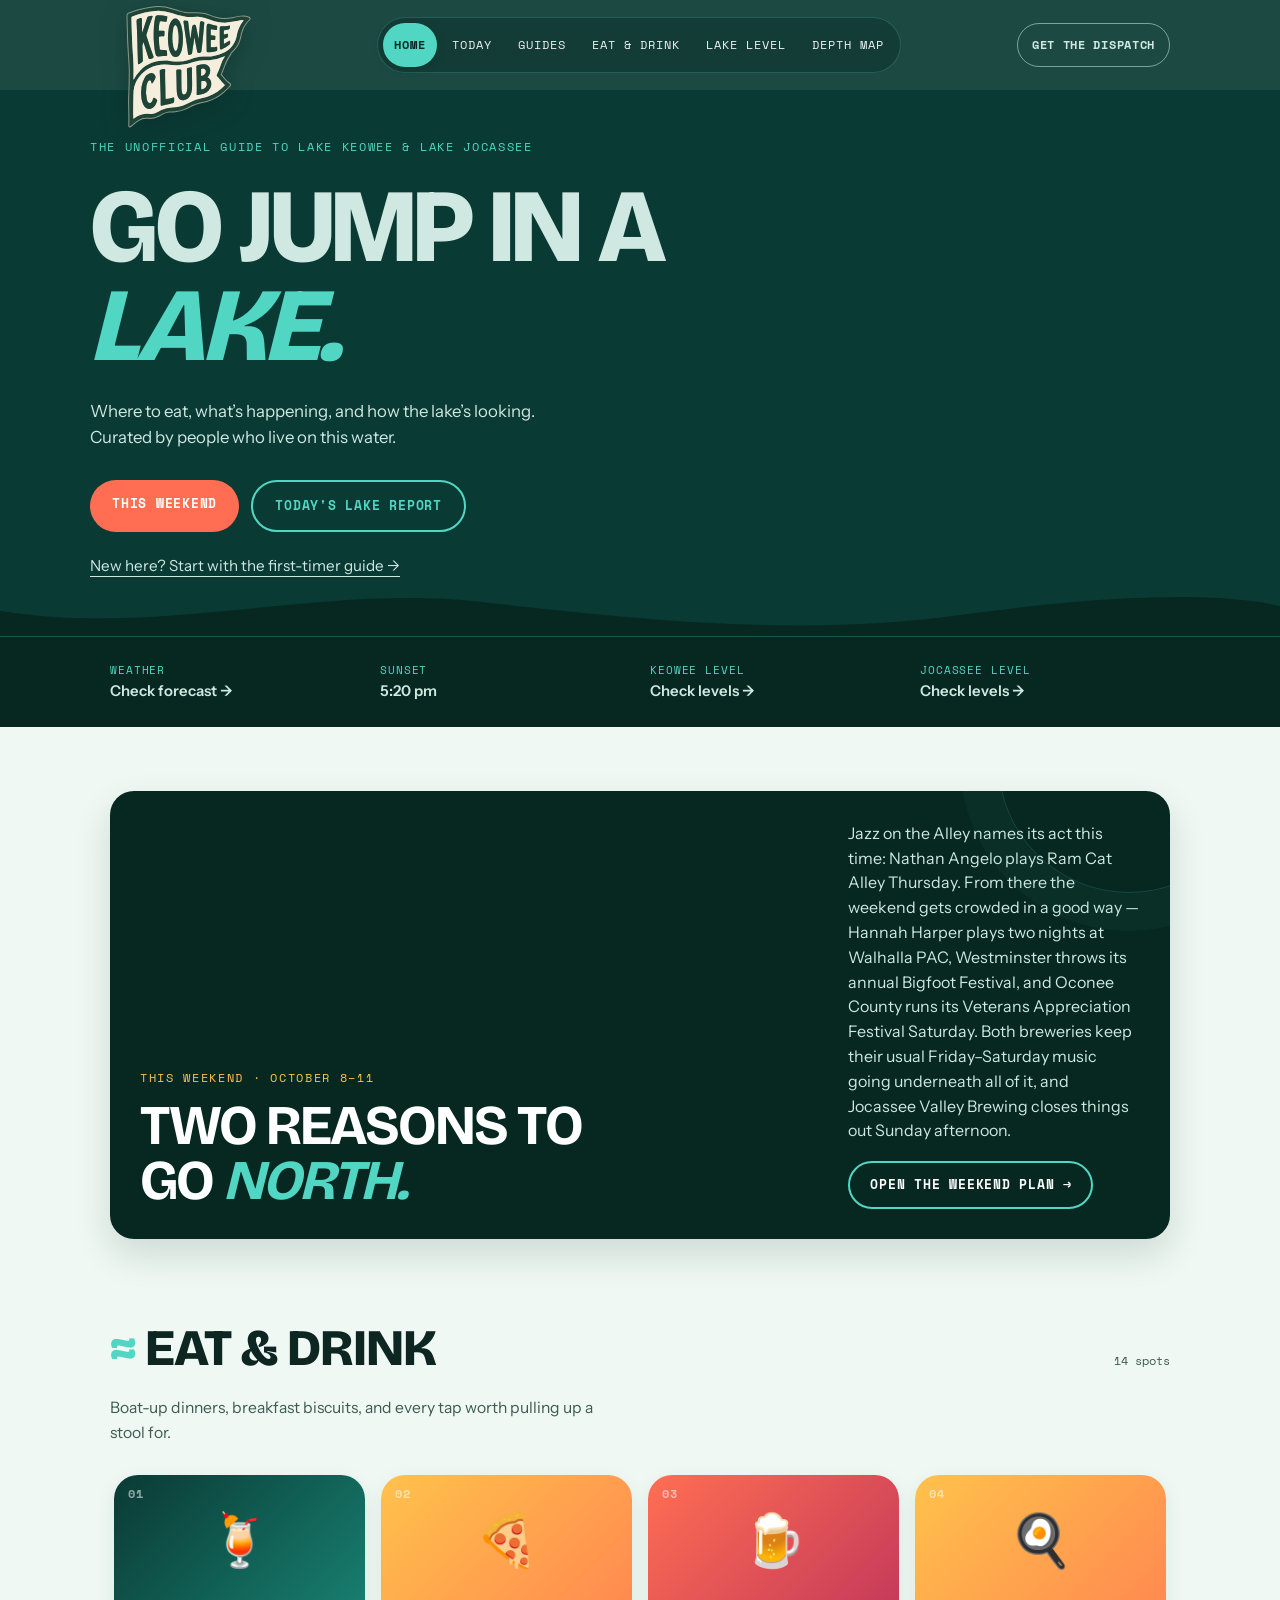
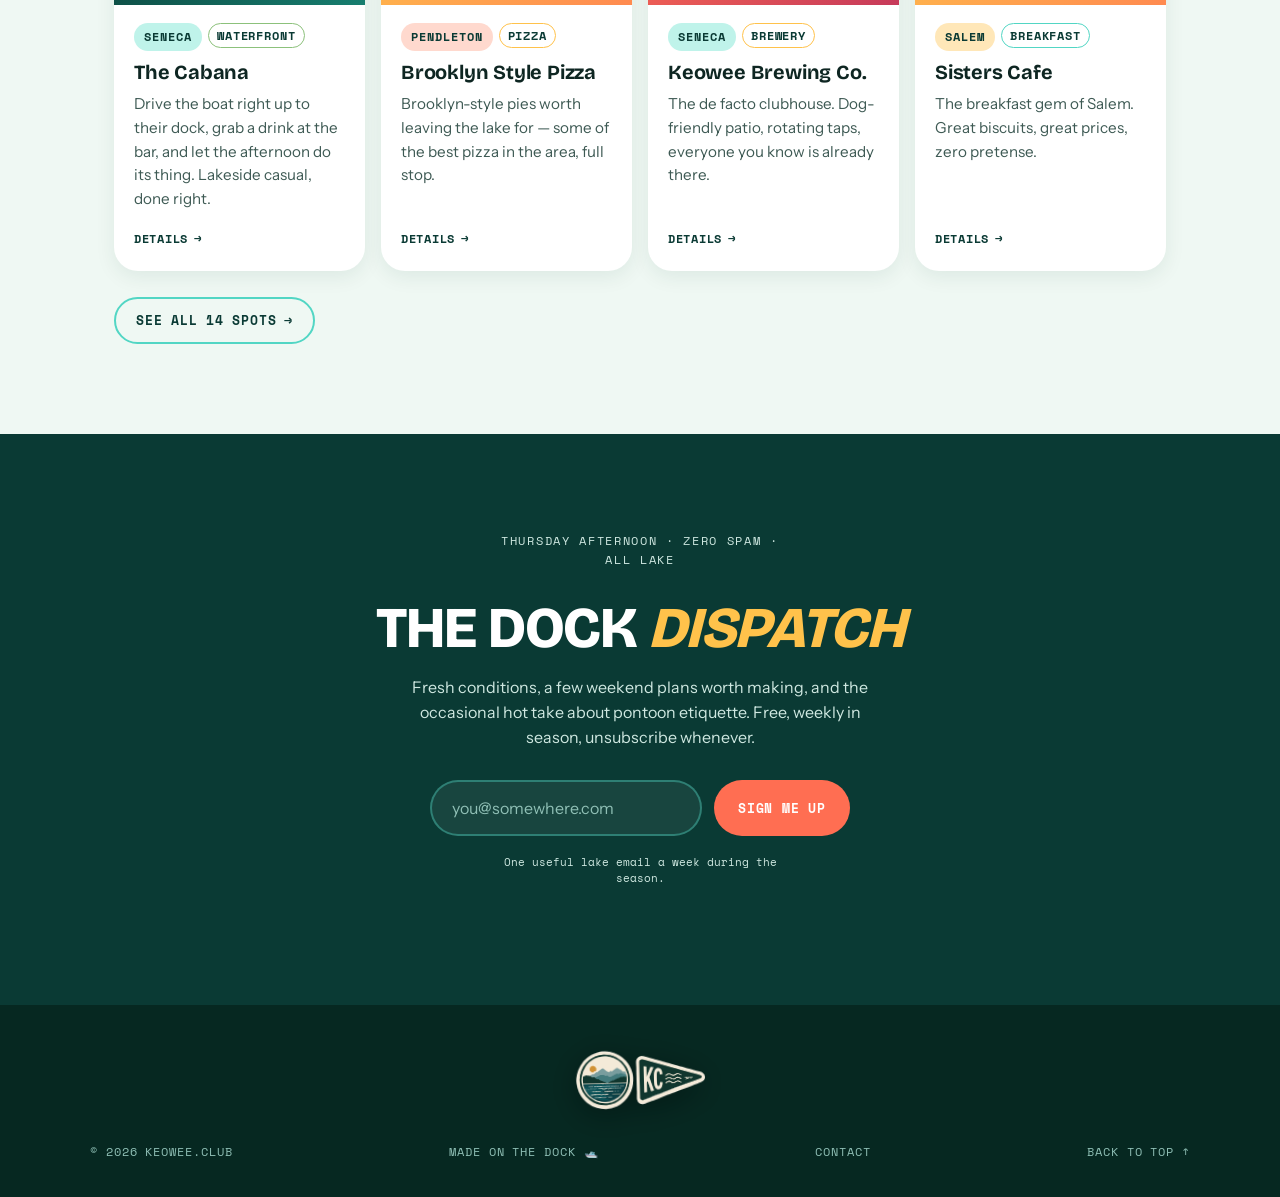
==== index.html @ 5f6cf3e7 "Weekend edition: October 8-11 Nathan Angelo headlines Jazz on the Alley Oct 8; Hannah Harper plays t" ====
<!DOCTYPE html>
<html lang="en">
<head>
<meta charset="UTF-8">
<meta name="viewport" content="width=device-width, initial-scale=1.0">
<title>keowee.club — The Unofficial Guide to Lake Keowee &amp; Lake Jocassee</title>
<meta name="description" content="keowee.club is the unofficial guide to Lake Keowee and Lake Jocassee — local picks, live lake levels, maps, and a useful weekend plan every Thursday.">
<link rel="canonical" href="https://keowee.club/">
<meta name="theme-color" content="#0A3A34">
<link rel="manifest" href="/manifest.webmanifest">
<link rel="icon" type="image/png" sizes="512x512" href="/favicon.png?v=2">
<link rel="apple-touch-icon" href="/apple-touch-icon.png?v=2">
<meta property="og:type" content="website">
<meta property="og:site_name" content="keowee.club">
<meta property="og:title" content="keowee.club — The Unofficial Guide to Lake Keowee &amp; Lake Jocassee">
<meta property="og:description" content="Where locals eat and drink, live lake levels, and a map of every spot worth docking at. Curated by locals, not a tourism board.">
<meta property="og:url" content="https://keowee.club/">
<meta property="og:image" content="https://keowee.club/og.png">
<meta property="og:image:width" content="1200">
<meta property="og:image:height" content="630">
<meta name="twitter:card" content="summary_large_image">
<meta name="twitter:title" content="keowee.club — The Unofficial Guide to Lake Keowee &amp; Lake Jocassee">
<meta name="twitter:description" content="Where locals eat and drink, live lake levels, and a map of every spot worth docking at.">
<meta name="twitter:image" content="https://keowee.club/og.png">
<link rel="preconnect" href="https://fonts.googleapis.com">
<link rel="preconnect" href="https://fonts.gstatic.com" crossorigin>
<link href="https://fonts.googleapis.com/css2?family=Bricolage+Grotesque:opsz,wght@12..96,400..800&family=Instrument+Sans:wght@400;500;600&family=Space+Mono:wght@400;700&display=swap" rel="stylesheet">
<style>
:root{
  --keowee-deep:#0A3A34;
  --keowee-dusk:#062821;
  --clearwater:#52D6C4;
  --clearwater-pale:#BFF3EA;
  --shallows:#EFF8F3;
  --sunset:#FF6E52;
  --goldhour:#FFC24B;
  --ink:#0E2622;
  --ink-soft:#3E5A54;
  --card:#FFFFFF;
  --radius-lg:24px;
  --radius-md:16px;
  --radius-sm:10px;
  --display:'Bricolage Grotesque',system-ui,sans-serif;
  --body:'Instrument Sans',system-ui,sans-serif;
  --mono:'Space Mono',ui-monospace,monospace;
}
*{margin:0;padding:0;box-sizing:border-box}
html{scroll-behavior:smooth}
body{font-family:var(--body);color:var(--ink);background:var(--shallows);line-height:1.55;-webkit-font-smoothing:antialiased}
img{max-width:100%}
a{color:inherit}
:focus-visible{outline:3px solid var(--sunset);outline-offset:2px;border-radius:4px}

/* ---------- NAV ---------- */
.nav{position:sticky;top:0;z-index:50;background:rgba(10,58,52,.92);backdrop-filter:blur(10px);-webkit-backdrop-filter:blur(10px);color:#fff}
.nav-inner{max-width:1100px;margin:0 auto;display:flex;align-items:center;justify-content:space-between;padding:14px 20px;gap:12px}
.wordmark{font-family:var(--display);font-weight:800;font-size:1.25rem;letter-spacing:-.02em;text-decoration:none;display:flex;flex-direction:column;line-height:1}
.wordmark span{color:var(--clearwater)}
.wordmark svg{margin-top:4px}
.pennant-logo{width:112px;height:auto;display:block;filter:drop-shadow(0 5px 12px rgba(6,40,33,.4))}
@media(min-width:760px){.pennant-logo{width:152px;margin:-10px 0 -52px}}
.nav-links{display:flex;gap:4px;list-style:none;padding:5px;border:1px solid rgba(82,214,196,.24);border-radius:999px;background:rgba(6,40,33,.38);font-family:var(--mono);font-size:.78rem;text-transform:uppercase;letter-spacing:.08em}
.nav-links a{display:block;padding:7px 11px;border-radius:999px;text-decoration:none;opacity:.92;transition:background .15s ease,color .15s ease,opacity .15s ease}
.nav-links a:hover{opacity:1;color:var(--clearwater);background:rgba(82,214,196,.12)}
.nav-links a[aria-current]{opacity:1;color:var(--keowee-dusk);background:var(--clearwater);font-weight:700;box-shadow:0 2px 8px rgba(6,40,33,.3)}
.nav-cta{font-family:var(--mono);font-size:.72rem;text-transform:uppercase;letter-spacing:.06em;background:var(--sunset);color:#fff;text-decoration:none;padding:9px 14px;border-radius:999px;font-weight:700;white-space:nowrap}
.nav-cta:hover{background:#ff5a3a}
@media(max-width:759px){
  .nav-inner{flex-wrap:wrap;row-gap:2px}
  .nav-links{order:3;width:100%;flex-wrap:wrap;justify-content:center;gap:2px 4px;padding:0;border:none;background:none;font-size:.72rem}
  .nav-links a{white-space:nowrap;padding:6px 9px}
}

/* ---------- HERO ---------- */
.hero{background:var(--keowee-deep);color:#fff;position:relative;overflow:hidden;padding:48px 20px 48px}
.hero-inner{max-width:1100px;margin:0 auto;position:relative}
.eyebrow{font-family:var(--mono);font-size:.75rem;font-weight:400;text-transform:uppercase;letter-spacing:.14em;color:var(--clearwater);margin-bottom:18px}
.hero .display-title{font-family:var(--display);font-weight:800;font-size:clamp(2.9rem,11vw,6.5rem);line-height:.95;letter-spacing:-.03em;text-transform:uppercase;max-width:11ch}
.hero .display-title em{font-style:italic;color:var(--clearwater)}
.hero p{margin-top:22px;max-width:46ch;font-size:1.05rem;color:#CFE8E1}
.hero-actions{display:flex;flex-wrap:wrap;gap:12px;margin-top:30px}
.btn{font-family:var(--mono);font-size:.8rem;font-weight:700;text-transform:uppercase;letter-spacing:.06em;text-decoration:none;padding:14px 22px;border-radius:999px;display:inline-block;transition:transform .15s ease}
.btn:hover{transform:translateY(-2px)}
.btn-coral{background:var(--sunset);color:#fff}
.btn-ghost{border:2px solid var(--clearwater);color:var(--clearwater)}
.hero-guide{display:inline-flex;align-items:center;min-height:44px;margin-top:12px;color:#CFE8E1;font-size:.95rem;text-underline-offset:5px}
.hero-guide:hover{color:#fff}
.hero-wave{position:absolute;left:0;right:0;bottom:-1px;display:block;width:100%}
/* The hero background IS the lake: water fills to the live level */
.hero-inner{z-index:2}
.hero-water{position:absolute;left:0;right:0;bottom:0;height:0;z-index:0;pointer-events:none;background:linear-gradient(180deg,rgba(82,214,196,.30) 0,rgba(38,150,131,.34) 45%,rgba(23,126,111,.40));box-shadow:inset 0 14px 30px -12px rgba(191,243,234,.35);transition:height 1.8s cubic-bezier(.22,1,.36,1)}
.water-wave{position:absolute;top:-11px;left:0;width:200%;height:12px;animation:waveslide 8s linear infinite}
.water-wave path{fill:rgba(82,214,196,.30)}
@keyframes waveslide{to{transform:translateX(-50%)}}
.hero[data-lake="low"] .hero-water{background:linear-gradient(180deg,rgba(255,194,75,.14),rgba(224,122,62,.18))}
.hero[data-lake="low"] .water-wave path{fill:rgba(255,194,75,.14)}
@media(prefers-reduced-motion:reduce){.water-wave{animation:none}.hero-water{transition:none}}

/* ---------- LAKE CONDITIONS ---------- */
.conditions{background:var(--keowee-dusk);color:#CFE8E1;border-top:1px solid rgba(82,214,196,.25)}
.conditions-inner{max-width:1100px;margin:0 auto;padding:18px 20px;display:grid;grid-template-columns:repeat(4,minmax(0,1fr));gap:20px}
.condition{display:flex;flex-direction:column;justify-content:center;gap:4px;min-height:54px;text-decoration:none;line-height:1.4}
.condition-label{font-family:var(--mono);font-size:.7rem;text-transform:uppercase;letter-spacing:.08em;color:var(--clearwater)}
.condition b{font-size:.93rem;font-weight:600}
.conditions a:hover b{text-decoration:underline;text-underline-offset:4px;color:#fff}
@media(max-width:680px){
  .conditions-inner{grid-template-columns:repeat(2,minmax(0,1fr));gap:12px 20px;padding:16px 18px}
  .condition b{font-size:.85rem}
  .hero-actions{gap:10px;margin-top:24px}
  .hero-actions .btn{font-size:.72rem;padding:14px 18px}
}

/* ---------- THIS WEEKEND ---------- */
.weekend-tease{max-width:1100px;margin:0 auto;padding:64px 20px 6px}
.weekend-tease-inner{background:var(--keowee-dusk);color:#fff;border-radius:var(--radius-lg);padding:30px;display:grid;grid-template-columns:minmax(0,1.4fr) minmax(250px,.6fr);gap:28px;align-items:end;position:relative;overflow:hidden;box-shadow:0 16px 36px rgba(6,40,33,.14)}
.weekend-tease-inner::after{content:"";position:absolute;width:260px;height:260px;border:1px solid rgba(82,214,196,.18);border-radius:50%;right:-90px;top:-160px;box-shadow:0 0 0 38px rgba(82,214,196,.035)}
.weekend-tease .eyebrow{margin:0 0 12px;color:var(--goldhour)}
.weekend-tease h2{font-family:var(--display);font-size:clamp(2rem,5vw,3.5rem);line-height:.98;letter-spacing:-.035em;text-transform:uppercase;max-width:13ch}
.weekend-tease h2 em{font-style:italic;color:var(--clearwater)}
.weekend-tease p:not(.eyebrow){color:#CFE8E1;max-width:44ch}
.weekend-tease .see-all{position:relative;z-index:1;margin:18px 0 0;color:#fff;border-color:var(--clearwater);align-self:flex-start}
.weekend-tease .see-all:hover{color:var(--keowee-deep)}
@media(max-width:680px){.weekend-tease-inner{grid-template-columns:1fr;padding:24px}.weekend-tease{padding-top:42px}}

/* ---------- SECTIONS ---------- */
.section{max-width:1100px;margin:0 auto;padding:64px 20px 8px}
.section-head{display:flex;align-items:baseline;justify-content:space-between;gap:16px;margin-bottom:8px}
.section-head h2{font-family:var(--display);font-weight:800;font-size:clamp(2rem,6vw,3.2rem);letter-spacing:-.02em;text-transform:uppercase}
.section-head h2::before{content:'≈ ';color:var(--clearwater)}
.section-sub{font-size:.98rem;color:var(--ink-soft);max-width:52ch;margin-bottom:26px}
.count{font-family:var(--mono);font-size:.75rem;color:var(--ink-soft);white-space:nowrap}

/* card rows: swipe on mobile, grid on desktop */
.cards{display:flex;gap:16px;overflow-x:auto;scroll-snap-type:x mandatory;padding:4px 4px 24px;-webkit-overflow-scrolling:touch;scrollbar-width:none}
.cards::-webkit-scrollbar{display:none}
.card{scroll-snap-align:start;flex:0 0 78%;max-width:320px;background:var(--card);border-radius:var(--radius-lg);overflow:hidden;box-shadow:0 6px 20px rgba(10,58,52,.08);display:flex;flex-direction:column;transition:transform .18s ease,box-shadow .18s ease}
.card:hover{transform:translateY(-5px);box-shadow:0 14px 32px rgba(10,58,52,.16)}
.card:active{transform:translateY(-1px) scale(.995)}
.card-art{height:130px;display:flex;align-items:center;justify-content:center;font-size:3.2rem;position:relative;overflow:hidden}
.card-emoji{transition:transform .3s ease;display:block}
.card:hover .card-emoji{transform:scale(1.12) rotate(-3deg)}
.card-num{position:absolute;top:10px;left:14px;font-family:var(--mono);font-size:.72rem;font-weight:700;letter-spacing:.05em;color:rgba(255,255,255,.55)}
.art-a{background:linear-gradient(135deg,#0A3A34,#177E6F)}
.art-b{background:linear-gradient(135deg,#52D6C4,#1B9C8A)}
.art-c{background:linear-gradient(135deg,#FFC24B,#FF8A50)}
.art-d{background:linear-gradient(135deg,#FF6E52,#C63A5A)}
.card-body{padding:18px 20px 22px;display:flex;flex-direction:column;gap:8px;flex:1}
.tags{display:flex;flex-wrap:wrap;gap:6px}
.tag{font-family:var(--mono);font-size:.74rem;font-weight:700;text-transform:uppercase;letter-spacing:.08em;background:var(--clearwater-pale);color:var(--keowee-deep);align-self:flex-start;padding:5px 10px;border-radius:999px}
.tag.t1{background:#BFF3EA}
.tag.t2{background:#FFE7B8}
.tag.t3{background:#FFD9CE}
.tag.t4{background:#D9EED2}
.tag.t5{background:#CFE7FA}
.tag.t6{background:#E6DCF7}
.tag.tag-cat{background:transparent;border:1.5px solid;padding:2.5px 8px}
.tag.tag-cat.t1{border-color:#52D6C4}
.tag.tag-cat.t2{border-color:#FFC24B}
.tag.tag-cat.t3{border-color:#FF8A6B}
.tag.tag-cat.t4{border-color:#8CC17B}
.tag.tag-cat.t5{border-color:#6FAEE8}
.tag.tag-cat.t6{border-color:#A88FE0}
.card h3{font-family:var(--display);font-weight:700;font-size:1.25rem;letter-spacing:-.01em;line-height:1.15}
.card p{font-size:.95rem;color:var(--ink-soft)}
.filters{display:flex;flex-wrap:wrap;gap:8px;margin:2px 0 20px}
.chip{font-family:var(--mono);font-size:.78rem;font-weight:700;text-transform:uppercase;letter-spacing:.05em;padding:8px 14px;border-radius:999px;border:1.5px solid var(--clearwater);background:transparent;color:var(--keowee-deep);cursor:pointer;transition:background .15s ease,color .15s ease}
.chip:hover{background:var(--clearwater-pale)}
.chip.is-active{background:var(--keowee-deep);border-color:var(--keowee-deep);color:#fff}
.see-all{display:inline-flex;align-items:center;gap:8px;margin:2px 4px 10px;font-family:var(--mono);font-size:.8rem;font-weight:700;text-transform:uppercase;letter-spacing:.06em;text-decoration:none;color:var(--keowee-deep);border:2px solid var(--clearwater);padding:12px 20px;border-radius:999px;transition:background .15s ease}
.see-all:hover{background:var(--clearwater-pale)}
.see-all i{font-style:normal;transition:transform .18s ease;display:inline-block}
.see-all:hover i{transform:translateX(4px)}
.card{cursor:pointer}
.card-body h3{margin-top:2px}
.card .more{font-family:var(--mono);font-size:.74rem;font-weight:700;text-transform:uppercase;letter-spacing:.06em;color:var(--keowee-deep);margin-top:auto;padding-top:12px;display:inline-flex;align-items:center;gap:6px}
.card .more i{font-style:normal;transition:transform .18s ease;display:inline-block}
.card:hover .more{color:#127a6b}
.card:hover .more i{transform:translateX(4px)}

/* ---------- SPOT DETAIL SHEET ---------- */
.sheet-overlay{position:fixed;inset:0;background:rgba(6,40,33,.55);backdrop-filter:blur(4px);-webkit-backdrop-filter:blur(4px);z-index:100;display:none;align-items:center;justify-content:center;padding:20px}
.sheet-overlay.open{display:flex}
.sheet{background:var(--card);border-radius:var(--radius-lg);max-width:440px;width:100%;max-height:85vh;overflow-y:auto;position:relative;box-shadow:0 24px 60px rgba(6,40,33,.35);animation:sheetIn .22s ease}
@keyframes sheetIn{from{transform:translateY(24px);opacity:0}to{transform:none;opacity:1}}
.sheet-art{height:120px;display:flex;align-items:center;justify-content:center;font-size:3.4rem}
.sheet-body{padding:20px 24px 26px;display:flex;flex-direction:column;gap:10px}
.sheet-body h3{font-family:var(--display);font-weight:700;font-size:1.5rem;letter-spacing:-.01em;line-height:1.1}
.sheet-body>p{font-size:.95rem;color:var(--ink-soft)}
.sheet .tip{font-size:.88rem;color:var(--ink-soft);background:var(--shallows);border-radius:var(--radius-sm);padding:10px 12px}
.sheet .tip b{color:var(--keowee-deep)}
.sheet .badges{font-family:var(--mono);font-size:.75rem;letter-spacing:.02em;color:var(--ink-soft)}
.sheet .tag{align-self:flex-start}
.card-links{display:flex;gap:8px;padding-top:6px}
.card-links a{font-family:var(--mono);font-size:.78rem;font-weight:700;text-transform:uppercase;letter-spacing:.05em;text-decoration:none;padding:9px 14px;border-radius:999px;border:1.5px solid var(--clearwater);color:var(--keowee-deep);transition:background .15s ease}
.card-links a:hover{background:var(--clearwater-pale)}
.sheet-close{position:absolute;top:10px;right:10px;width:34px;height:34px;border-radius:50%;border:none;background:rgba(6,40,33,.35);color:#fff;font-size:1.05rem;line-height:1;cursor:pointer;display:flex;align-items:center;justify-content:center}
.sheet-close:hover{background:rgba(6,40,33,.55)}
@media(max-width:600px){
  .sheet-overlay{align-items:flex-end;padding:0}
  .sheet{max-width:none;border-radius:var(--radius-lg) var(--radius-lg) 0 0;animation-name:sheetUp}
  .sheet::before{content:"";position:absolute;top:9px;left:50%;transform:translateX(-50%);width:38px;height:4px;border-radius:999px;background:rgba(255,255,255,.6);z-index:2}
  @keyframes sheetUp{from{transform:translateY(40%)}to{transform:none}}
}
@media(prefers-reduced-motion:reduce){.sheet{animation:none}}
@media(min-width:900px){
  .cards{display:grid;grid-template-columns:repeat(4,1fr);overflow:visible}
  .card{max-width:none;flex:auto}
}

/* ---------- NEWSLETTER ---------- */
.dispatch{background:var(--keowee-deep);color:#fff;margin-top:72px;position:relative;overflow:hidden}
.dispatch-inner{max-width:760px;margin:0 auto;padding:80px 20px 88px;text-align:center;position:relative}
.dispatch h2{font-family:var(--display);font-weight:800;font-size:clamp(2.2rem,7vw,3.6rem);letter-spacing:-.02em;text-transform:uppercase;line-height:1}
.dispatch h2 em{font-style:italic;color:var(--goldhour)}
.dispatch p{margin:18px auto 30px;max-width:44ch;color:#CFE8E1}
.dispatch form{display:flex;flex-direction:column;gap:12px;max-width:420px;margin:0 auto}
.dispatch input{font-family:var(--body);font-size:1rem;padding:16px 20px;border-radius:999px;border:2px solid rgba(82,214,196,.4);background:rgba(255,255,255,.06);color:#fff;width:100%}
.dispatch input::placeholder{color:#8FBFB5}
.dispatch input:focus{border-color:var(--clearwater);outline:none}
.dispatch button{font-family:var(--mono);font-size:.82rem;font-weight:700;text-transform:uppercase;letter-spacing:.06em;padding:16px 24px;border-radius:999px;border:none;background:var(--sunset);color:#fff;cursor:pointer;transition:transform .15s ease}
.dispatch button:hover{transform:translateY(-2px);background:#ff5a3a}
.fine{font-family:var(--mono);font-size:.68rem;color:#8FBFB5;margin-top:16px}
.success{display:none;font-family:var(--display);font-weight:700;font-size:1.3rem;color:var(--clearwater);margin-top:10px}
@media(min-width:520px){.dispatch form{flex-direction:row}.dispatch input{flex:1}}

/* ---------- FOOTER ---------- */
footer{background:var(--keowee-dusk);color:#8FBFB5;padding:36px 20px}
.foot-inner{max-width:1100px;margin:0 auto;display:flex;flex-wrap:wrap;justify-content:space-between;gap:16px;align-items:center;font-family:var(--mono);font-size:.72rem;text-transform:uppercase;letter-spacing:.08em}
.foot-inner a{text-decoration:none}
.foot-inner a:hover{color:var(--clearwater)}
.foot-marks{display:flex;justify-content:center;padding:2px 0 24px}
.foot-marks img{height:76px;width:auto;filter:drop-shadow(0 6px 16px rgba(0,0,0,.35));transform:rotate(-1.5deg)}

/* mobile compact chrome */
@media(max-width:759px){
  .nav-inner{padding:8px 14px;row-gap:0}
  .pennant-logo{width:78px}
  .nav-cta{font-size:.6rem;padding:6px 10px}
  .nav-links{flex-wrap:nowrap;justify-content:flex-start;overflow-x:auto;scrollbar-width:none;-webkit-overflow-scrolling:touch;gap:4px;padding:4px 2px 2px}
  .nav-links::-webkit-scrollbar{display:none}
  .nav-links a{padding:6px 10px}
  .hero{padding:34px 18px 60px}
  .hero .sub{font-size:.98rem;margin-top:12px}
}
</style>
<!-- spots-schema:start -->
<script type="application/ld+json">
{
  "@context": "https://schema.org",
  "@graph": [
    {
      "@type": "WebSite",
      "@id": "https://keowee.club/#website",
      "url": "https://keowee.club/",
      "name": "keowee.club",
      "alternateName": "The Unofficial Guide to Lake Keowee & Lake Jocassee",
      "description": "The unofficial guide to Lake Keowee and Lake Jocassee, South Carolina — where locals eat and drink, live lake levels, and a map of every spot worth docking at.",
      "inLanguage": "en-US"
    }
  ]
}
</script>
<!-- spots-schema:end -->
<link rel="stylesheet" href="/assets/navigation.css">
<script defer src="/assets/navigation.js"></script>
</head>
<body>

<nav class="nav" aria-label="Main">
  <div class="nav-inner">
    <a class="wordmark" href="#top" aria-label="keowee.club home">
      <img class="pennant-logo" src="brand/keoweeclub.svg" alt="Keowee Club" width="383" height="312">
    </a>
    <button class="nav-toggle" type="button" aria-expanded="false" aria-controls="main-nav-menu">Menu</button>
    <div class="nav-menu" id="main-nav-menu">
    <ul class="nav-links">
      <li><a href="/" aria-current="page">Home</a></li>
            <li><a href="/today/">Today</a></li>
<li><a href="/guides/lake-keowee-first-timer/">Guides</a></li>
      <li><a href="/eat-and-drink/">Eat &amp; Drink</a></li>
      <li><a href="/lake-level/">Lake Level</a></li>
      <li><a href="/depth/">Depth Map</a></li>
    </ul>
    <a class="nav-cta" href="#dispatch">Get the Dispatch</a>
    </div>
  </div>
</nav>

<header class="hero" id="top">
  <div class="hero-inner">
    <h1 class="eyebrow">The unofficial guide to Lake Keowee &amp; Lake Jocassee</h1>
    <p class="display-title">Go jump in a <em>lake.</em></p>
    <p>Where to eat, what’s happening, and how the lake’s looking. Curated by people who live on this water.</p>
    <div class="hero-actions">
      <a class="btn btn-coral" href="/weekend/">This weekend</a>
      <a class="btn btn-ghost" id="todayBtn" href="/today/">Today's lake report</a>
    </div>
    <a class="hero-guide" href="/guides/lake-keowee-first-timer/">New here? Start with the first-timer guide →</a>
  </div>
  <div class="hero-water" id="heroWater" aria-hidden="true">
    <svg class="water-wave" viewBox="0 0 200 12" preserveAspectRatio="none"><path d="M0 12 Q6 2 12.5 6 T25 6 T37.5 6 T50 6 T62.5 6 T75 6 T87.5 6 T100 6 T112.5 6 T125 6 T137.5 6 T150 6 T162.5 6 T175 6 T187.5 6 T200 6 V12 Z"/></svg>
  </div>
  <svg class="hero-wave" viewBox="0 0 1440 60" preserveAspectRatio="none" aria-hidden="true"><path d="M0 30C180 60 360 0 540 20s360 40 540 15 300-25 360-10V60H0Z" fill="#062821"/></svg>
</header>

<section class="conditions" aria-label="Lake conditions">
  <div class="conditions-inner">
    <a class="condition" href="https://forecast.weather.gov/MapClick.php?lat=34.85&amp;lon=-82.93" title="Lake Keowee forecast from the National Weather Service">
      <span class="condition-label">Weather</span><b class="js-wx">Check forecast →</b>
    </a>
    <div class="condition"><span class="condition-label">Sunset</span><b class="js-sunset">This evening</b></div>
    <a class="condition" href="/lake-level/"><span class="condition-label">Keowee level</span><b class="js-level">Check levels →</b></a>
    <a class="condition" href="/lake-level/"><span class="condition-label">Jocassee level</span><b class="js-joco">Check levels →</b></a>
  </div>
</section>

<main>

<!-- weekend:start -->
<section class="weekend-tease" aria-labelledby="weekend-tease-title">
  <div class="weekend-tease-inner">
    <div>
      <p class="eyebrow">This weekend · October 8–11</p>
      <h2 id="weekend-tease-title">Two reasons to go <em>north.</em></h2>
    </div>
    <div>
      <p>Jazz on the Alley names its act this time: Nathan Angelo plays Ram Cat Alley Thursday. From there the weekend gets crowded in a good way — Hannah Harper plays two nights at Walhalla PAC, Westminster throws its annual Bigfoot Festival, and Oconee County runs its Veterans Appreciation Festival Saturday. Both breweries keep their usual Friday–Saturday music going underneath all of it, and Jocassee Valley Brewing closes things out Sunday afternoon.</p>
      <a class="see-all" href="/weekend/">Open the weekend plan <i>→</i></a>
    </div>
  </div>
</section>
<!-- weekend:end -->

<!-- spots:eat:start -->
<section class="section" id="eat" data-nosnippet>
  <div class="section-head"><h2>Eat &amp; Drink</h2><span class="count">14 spots</span></div>
  <p class="section-sub">Boat-up dinners, breakfast biscuits, and every tap worth pulling up a stool for.</p>
  <div class="cards">
    <article class="card" data-spot="eat-0" data-town="Seneca" data-category="Waterfront" tabindex="0" role="button" aria-haspopup="dialog" aria-label="More about The Cabana">
      <div class="card-art art-a" aria-hidden="true"><span class="card-num">01</span><span class="card-emoji">🍹</span></div>
      <div class="card-body">
        <div class="tags"><span class="tag t1">Seneca</span><span class="tag tag-cat t4">Waterfront</span></div>
        <h3>The Cabana</h3>
        <p>Drive the boat right up to their dock, grab a drink at the bar, and let the afternoon do its thing. Lakeside casual, done right.</p>
        <span class="more" aria-hidden="true">Details <i>→</i></span>
      </div>
    </article>
    <article class="card" data-spot="eat-1" data-town="Pendleton" data-category="Pizza" tabindex="0" role="button" aria-haspopup="dialog" aria-label="More about Brooklyn Style Pizza">
      <div class="card-art art-c" aria-hidden="true"><span class="card-num">02</span><span class="card-emoji">🍕</span></div>
      <div class="card-body">
        <div class="tags"><span class="tag t3">Pendleton</span><span class="tag tag-cat t2">Pizza</span></div>
        <h3>Brooklyn Style Pizza</h3>
        <p>Brooklyn-style pies worth leaving the lake for — some of the best pizza in the area, full stop.</p>
        <span class="more" aria-hidden="true">Details <i>→</i></span>
      </div>
    </article>
    <article class="card" data-spot="eat-6" data-town="Seneca" data-category="Brewery" tabindex="0" role="button" aria-haspopup="dialog" aria-label="More about Keowee Brewing Co.">
      <div class="card-art art-d" aria-hidden="true"><span class="card-num">03</span><span class="card-emoji">🍺</span></div>
      <div class="card-body">
        <div class="tags"><span class="tag t1">Seneca</span><span class="tag tag-cat t2">Brewery</span></div>
        <h3>Keowee Brewing Co.</h3>
        <p>The de facto clubhouse. Dog-friendly patio, rotating taps, everyone you know is already there.</p>
        <span class="more" aria-hidden="true">Details <i>→</i></span>
      </div>
    </article>
    <article class="card" data-spot="eat-9" data-town="Salem" data-category="Breakfast" tabindex="0" role="button" aria-haspopup="dialog" aria-label="More about Sisters Cafe">
      <div class="card-art art-c" aria-hidden="true"><span class="card-num">04</span><span class="card-emoji">🍳</span></div>
      <div class="card-body">
        <div class="tags"><span class="tag t2">Salem</span><span class="tag tag-cat t1">Breakfast</span></div>
        <h3>Sisters Cafe</h3>
        <p>The breakfast gem of Salem. Great biscuits, great prices, zero pretense.</p>
        <span class="more" aria-hidden="true">Details <i>→</i></span>
      </div>
    </article>
  </div>
  <a class="see-all" href="/eat-and-drink/">See all 14 spots <i>→</i></a>
</section>
<!-- spots:eat:end -->

<!-- spots:drink:start --><!-- spots:drink:end -->

<!-- spots:water:start --><!-- spots:water:end -->

<!-- spots:drive:start --><!-- spots:drive:end -->

<section class="dispatch" id="dispatch">
  <div class="dispatch-inner">
    <p class="eyebrow">Thursday afternoon · Zero spam · All lake</p>
    <h2>The Dock <em>Dispatch</em></h2>
    <p>Fresh conditions, a few weekend plans worth making, and the occasional hot take about pontoon etiquette. Free, weekly in season, unsubscribe whenever.</p>
    <form id="signup" action="https://buttondown.com/api/emails/embed-subscribe/keowee" method="post" target="bd-frame" novalidate>
      <input type="email" id="email" name="email" placeholder="you@somewhere.com" aria-label="Email address" required>
      <input type="hidden" name="embed" value="1">
      <button type="submit">Sign me up</button>
    </form>
    <iframe name="bd-frame" title="Newsletter signup" style="display:none" aria-hidden="true"></iframe>
    <p class="success" id="success">🌊 You're in. See you at full pond.</p>
    <p class="fine">One useful lake email a week during the season.</p>
  </div>
</section>

</main>

<footer>
  <div class="foot-marks" aria-hidden="true"><img src="brand/footer-marks.svg" alt="" loading="lazy" width="329" height="140"></div>
  <div class="foot-inner">
    <span>© 2026 keowee.club</span>
    <span>Made on the dock 🛥️</span>
    <a href="/contact/">Contact</a>
    <a href="#top">Back to top ↑</a>
  </div>
</footer>

<div class="sheet-overlay" id="sheetOverlay" role="dialog" aria-modal="true" aria-label="Spot details">
  <div class="sheet" id="sheet"></div>
</div>

<!-- spots-data:start -->
<script type="application/json" id="spotData">{"eat-0": {"name": "The Cabana", "emoji": "🍹", "art": "a", "town": "Seneca", "townClass": "t1", "category": "Waterfront", "catClass": "tag-cat t4", "blurb": "Drive the boat right up to their dock, grab a drink at the bar, and let the afternoon do its thing. Lakeside casual, done right.", "tip": "The Orange Crush is the move.", "badges": ["🛥️ boat-up dock", "🎸 live entertainment"], "website": "https://lighthousekeowee.com/cabana-lake-keowee/", "maps": "https://www.google.com/maps/search/?api=1&query=Cabana%20Lake%20Keowee%2C%201285%20Doug%20Hollow%20Rd%2C%20Seneca%2C%20SC", "lat": 34.776226, "lng": -82.92054, "type": "Eat & Drink", "typeClass": "ty-eat"}, "eat-1": {"name": "Brooklyn Style Pizza", "emoji": "🍕", "art": "c", "town": "Pendleton", "townClass": "t3", "category": "Pizza", "catClass": "tag-cat t2", "blurb": "Brooklyn-style pies worth leaving the lake for — some of the best pizza in the area, full stop.", "tip": "The wings are the sleeper hit: 10 juicy wings for under ten bucks.", "badges": [], "website": "https://www.facebook.com/Brooklynstylepizzasc/", "maps": "https://www.google.com/maps/search/?api=1&query=Brooklyn%20Pizza%2C%20Pendleton%2C%20SC", "lat": 34.651119, "lng": -82.783118, "type": "Eat & Drink", "typeClass": "ty-eat"}, "eat-6": {"name": "Keowee Brewing Co.", "emoji": "🍺", "art": "d", "town": "Seneca", "townClass": "t1", "category": "Brewery", "catClass": "tag-cat t2", "blurb": "The de facto clubhouse. Dog-friendly patio, rotating taps, everyone you know is already there.", "tip": "Trivia Mondays, Music Bingo Wednesdays, burger &amp; beer special Thursdays, live music Fri–Sat — and growlers to go for the dock.", "badges": ["🐕 dog-friendly patio", "🎸 live music Fri–Sat", "🍺 growlers to go"], "website": "https://keoweebrewing.com", "maps": "https://www.google.com/maps/search/?api=1&query=Keowee%20Brewing%20Company%2C%20401%20E%20Main%20St%2C%20Seneca%2C%20SC", "lat": 34.685504, "lng": -82.949671, "type": "Eat & Drink", "typeClass": "ty-eat"}, "eat-9": {"name": "Sisters Cafe", "emoji": "🍳", "art": "c", "town": "Salem", "townClass": "t2", "category": "Breakfast", "catClass": "tag-cat t1", "blurb": "The breakfast gem of Salem. Great biscuits, great prices, zero pretense.", "tip": "The biscuits. That's it. That's the tip.", "badges": ["💰 easy on the wallet"], "website": "https://www.facebook.com/sisterssalem/", "maps": "https://www.google.com/maps/search/?api=1&query=Sisters%20Restaurant%2C%20281%20Stamp%20Creek%20Rd%2C%20Salem%2C%20SC", "lat": 34.871008, "lng": -82.970328, "type": "Eat & Drink", "typeClass": "ty-eat"}}</script>
<!-- spots-data:end -->

<script>
document.getElementById('signup').addEventListener('submit',function(e){
  var email=document.getElementById('email');
  if(!email.value||!email.value.includes('@')){e.preventDefault();email.focus();email.style.borderColor='#FF6E52';return;}
  // Valid: the form POSTs to Buttondown via the hidden iframe (no page reload); swap to the confirmation.
  this.style.display='none';
  document.getElementById('success').style.display='block';
});

// Spot detail sheet: tap a card, get the full story
(function(){
  var overlay=document.getElementById('sheetOverlay'),sheet=document.getElementById('sheet');
  var dataEl=document.getElementById('spotData');
  if(!overlay||!dataEl)return;
  var spots=JSON.parse(dataEl.textContent),lastFocus=null;
  function open(id){
    var s=spots[id];if(!s)return;
    var h='<div class="sheet-art art-'+s.art+'" aria-hidden="true">'+s.emoji+'</div>';
    h+='<button class="sheet-close" aria-label="Close">✕</button>';
    h+='<div class="sheet-body">';
    h+='<div class="tags">';
    if(s.town)h+='<span class="tag '+s.townClass+'">'+s.town+'</span>';
    if(s.category)h+='<span class="tag '+s.catClass+'">'+s.category+'</span>';
    h+='</div>';
    h+='<h3>'+s.name+'</h3>';
    h+='<p>'+s.blurb+'</p>';
    if(s.tip)h+='<p class="tip"><b>Pro tip:</b> '+s.tip+'</p>';
    if(s.badges.length)h+='<p class="badges">'+s.badges.join(' · ')+'</p>';
    h+='<div class="card-links">';
    if(s.website)h+='<a href="'+s.website+'" target="_blank" rel="noopener">'+(s.website.indexOf('facebook.com')>-1?'Facebook':'Website')+'</a>';
    h+='<a href="'+s.maps+'" target="_blank" rel="noopener">Directions</a>';
    h+='<a href="/map/#'+id+'">Map</a>';
    h+='</div></div>';
    sheet.innerHTML=h;
    lastFocus=document.activeElement;
    overlay.classList.add('open');
    document.body.style.overflow='hidden';
    sheet.querySelector('.sheet-close').focus();
  }
  function close(){
    overlay.classList.remove('open');
    document.body.style.overflow='';
    if(lastFocus)lastFocus.focus();
  }
  document.addEventListener('click',function(e){
    var card=e.target.closest('.card[data-spot]');
    if(card){open(card.getAttribute('data-spot'));return;}
    if(e.target.closest('.sheet-close')){close();return;}
    if(e.target===overlay)close();
  });
  document.addEventListener('keydown',function(e){
    if(e.key==='Escape'&&overlay.classList.contains('open')){close();return;}
    if((e.key==='Enter'||e.key===' ')&&document.activeElement&&document.activeElement.matches('.card[data-spot]')){
      e.preventDefault();open(document.activeElement.getAttribute('data-spot'));
    }
  });
})();

// Town filter chips (rendered only when a section has enough spots)
document.addEventListener('click',function(e){
  var chip=e.target.closest('.filters .chip');
  if(!chip)return;
  var section=chip.closest('.section');
  var town=chip.getAttribute('data-town');
  section.querySelectorAll('.filters .chip').forEach(function(c){c.classList.remove('is-active');});
  chip.classList.add('is-active');
  var n=0;
  section.querySelectorAll('.card[data-spot]').forEach(function(c){
    var show=!town||c.getAttribute('data-town')===town;
    c.style.display=show?'':'none';
    if(show)n++;
  });
  var count=section.querySelector('.count');
  if(count)count.textContent=(n<10?'0':'')+n+' spots';
});

// Live lake + sky data. Navigation and honest fallback links work without it.
(function(){
  function setAll(sel,txt){Array.prototype.forEach.call(document.querySelectorAll(sel),function(el){el.textContent=txt;});}

  // Lake levels — Duke Energy
  fetch('https://api.hydro-derived.duke-energy.app/lakes/current-level')
    .then(function(r){if(!r.ok)throw 0;return r.json();})
    .then(function(lakes){
      var k=lakes.find(function(l){return l.LakeName==='KEOWEE';});
      var kp=k&&parseFloat(k.Actual);
      if(kp&&!isNaN(kp)){
        var below=Math.max(0,Math.round((100-kp)*10)/10);
        setAll('.js-level',below.toFixed(1)+' ft below full pond');
        var hw=document.getElementById('heroWater');
        if(hw){
          var lvl=Math.max(4,Math.min(100,kp));
          hw.style.height=lvl+'%';
          if(kp<93.5)document.querySelector('.hero').setAttribute('data-lake','low');
        }
      }
      var j=lakes.find(function(l){return l.LakeName==='JOCASSEE';});
      var jp=j&&parseFloat(j.Actual);
      if(jp&&!isNaN(jp)) setAll('.js-joco',(Math.max(0,Math.round((100-jp)*10)/10)).toFixed(1)+' ft below full pond');
    })
    .catch(function(){/* Keep the forecast and level links available. */});

  // Sunset over the lake — computed locally, no network needed
  function sunset(lat,lng,date){
    var rad=Math.PI/180,deg=180/Math.PI;
    var start=Date.UTC(date.getUTCFullYear(),0,0);
    var doy=Math.floor((Date.UTC(date.getUTCFullYear(),date.getUTCMonth(),date.getUTCDate())-start)/86400000);
    var zenith=90.833,lngHour=lng/15,t=doy+((18-lngHour)/24);
    var M=(0.9856*t)-3.289;
    var L=M+(1.916*Math.sin(M*rad))+(0.020*Math.sin(2*M*rad))+282.634;L=((L%360)+360)%360;
    var RA=deg*Math.atan(0.91764*Math.tan(L*rad));RA=((RA%360)+360)%360;
    RA=(RA+((Math.floor(L/90)*90)-(Math.floor(RA/90)*90)))/15;
    var sinDec=0.39782*Math.sin(L*rad),cosDec=Math.cos(Math.asin(sinDec));
    var cosH=(Math.cos(zenith*rad)-(sinDec*Math.sin(lat*rad)))/(cosDec*Math.cos(lat*rad));
    if(cosH>1||cosH<-1)return null;
    var H=deg*Math.acos(cosH)/15,T=H+RA-(0.06571*t)-6.622;
    var UT=((((T-lngHour)%24)+24)%24),hh=Math.floor(UT),mm=Math.round((UT-hh)*60);
    if(mm===60){hh=(hh+1)%24;mm=0;}
    return new Date(Date.UTC(date.getUTCFullYear(),date.getUTCMonth(),date.getUTCDate(),hh,mm));
  }
  try{
    var s=sunset(34.85,-82.93,new Date());
    if(s) setAll('.js-sunset',s.toLocaleTimeString('en-US',{hour:'numeric',minute:'2-digit',timeZone:'America/New_York'}).toLowerCase());
  }catch(e){}

  // Weather at the lake — National Weather Service (station KCEU, Clemson-Oconee)
  fetch('https://api.weather.gov/stations/KCEU/observations/latest')
    .then(function(r){if(!r.ok)throw 0;return r.json();})
    .then(function(o){
      var p=o.properties,c=p.temperature&&p.temperature.value,desc=(p.textDescription||'').trim();
      if(c==null&&!desc)return;
      var f=(c!=null)?Math.round(c*9/5+32)+'°':'';
      setAll('.js-wx',(desc+(desc&&f?' · ':'')+f)||'Check forecast →');
    })
    .catch(function(){/* Keep the forecast and level links available. */});
})();
</script>
<!-- Cloudflare Web Analytics -->
<script defer src="https://static.cloudflareinsights.com/beacon.min.js" data-cf-beacon='{"token": "6ffce0786eb54943b7422d812178fe84"}'></script>
<!-- End Cloudflare Web Analytics -->
<script defer src="https://cloud.umami.is/script.js" data-website-id="293cc55f-258d-4388-953c-41b49d0dd6ca"></script>
</body>
</html>
---- assets/navigation.css ----
/* Shared navigation: loaded after each page's legacy header styles. */
.nav .nav-menu{display:contents}
.nav .nav-toggle{display:none}
.nav .nav-links a{min-height:44px;display:flex;align-items:center}
.nav .nav-cta{display:inline-flex;align-items:center;justify-content:center;min-height:44px;background:transparent;border:1px solid rgba(191,243,234,.55);color:#CFE8E1}
.nav .nav-cta:hover{background:rgba(82,214,196,.12);color:#fff}
.nav :focus-visible{outline:3px solid var(--sunset);outline-offset:3px}
@media(max-width:1023px){
  .nav .nav-inner{position:relative;flex-wrap:wrap;padding:8px 18px;gap:0 16px}
  .nav .pennant-logo{width:68px;margin:0}
  .nav.nav-ready .nav-toggle{display:inline-flex;align-items:center;justify-content:center;gap:12px;min-height:44px;padding:10px 16px;border:1px solid rgba(191,243,234,.55);border-radius:999px;background:transparent;color:#fff;font-family:var(--mono);font-size:.8rem;text-transform:uppercase;letter-spacing:.06em;cursor:pointer}
  .nav .nav-toggle::after{content:'+';font-size:1.25rem;line-height:1}
  .nav .nav-toggle[aria-expanded="true"]::after{content:'−'}
  .nav .nav-menu{display:grid;gap:12px;width:100%;padding:12px 0}
  .nav.nav-ready .nav-menu{display:none;position:absolute;top:100%;left:0;right:0;padding:16px 18px 20px;background:var(--keowee-deep);border-top:1px solid rgba(191,243,234,.2);box-shadow:0 16px 24px rgba(6,40,33,.2);max-height:calc(100dvh - 76px);overflow-y:auto}
  .nav.nav-open .nav-menu{display:grid}
  .nav .nav-links{order:initial;display:grid;grid-template-columns:repeat(2,minmax(0,1fr));width:100%;gap:6px;padding:0;border:0;border-radius:0;background:none;overflow:visible;font-size:.75rem}
  .nav .nav-links a{padding:12px;border-radius:10px;white-space:normal}
  .nav .nav-cta{justify-self:start;font-size:.72rem;padding:10px 14px}
}
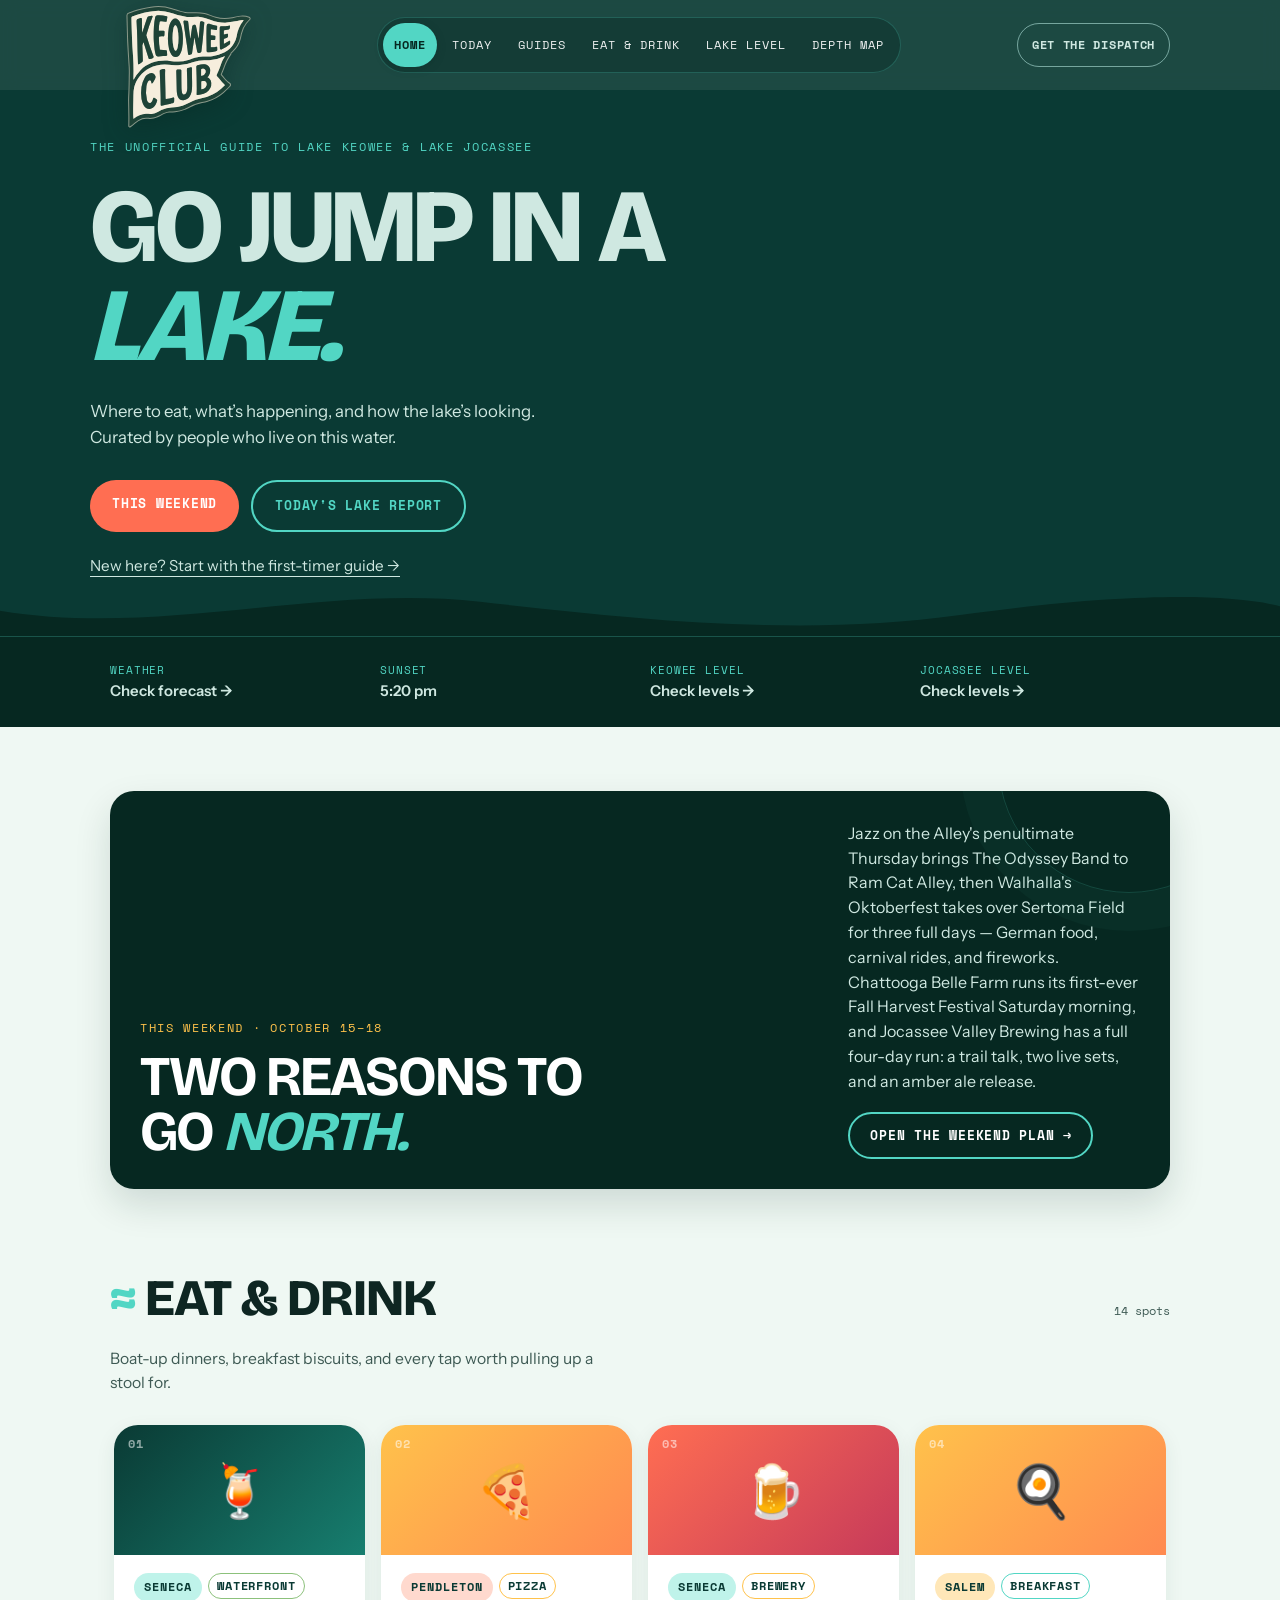
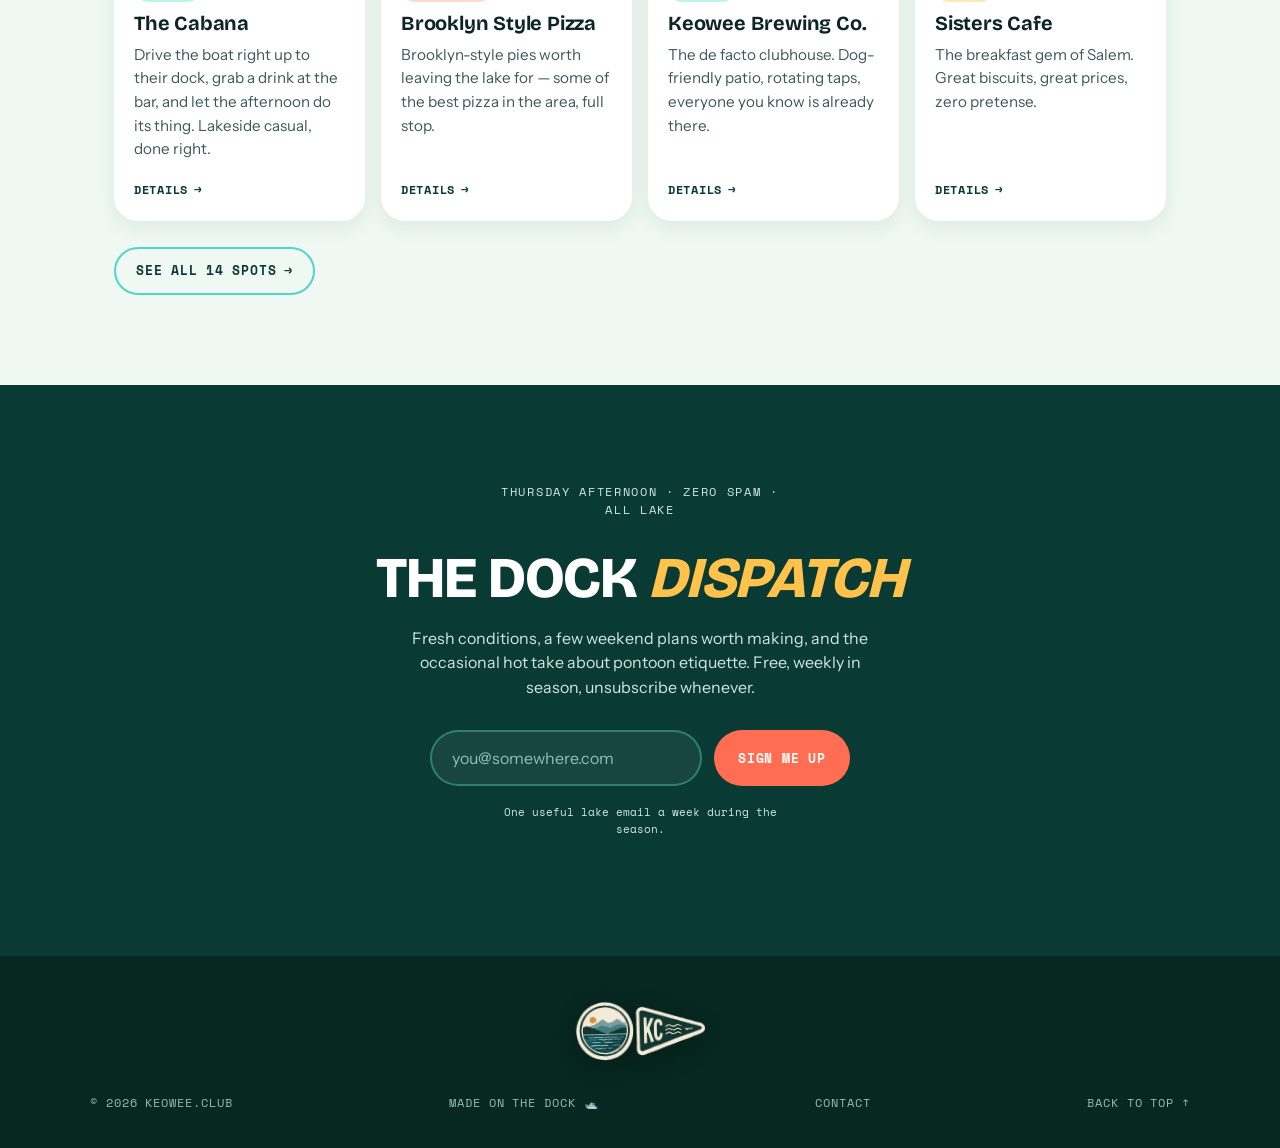
==== commit 065b47e4: "Weekend edition: October 15-18 Jazz on the Alley (The Odyssey Band, Oct 15), Walhalla's three-day Ok" ====
--- a/index.html
+++ b/index.html
@@ -320,11 +320,11 @@
 <section class="weekend-tease" aria-labelledby="weekend-tease-title">
   <div class="weekend-tease-inner">
     <div>
-      <p class="eyebrow">This weekend · October 8–11</p>
+      <p class="eyebrow">This weekend · October 15–18</p>
       <h2 id="weekend-tease-title">Two reasons to go <em>north.</em></h2>
     </div>
     <div>
-      <p>Jazz on the Alley names its act this time: Nathan Angelo plays Ram Cat Alley Thursday. From there the weekend gets crowded in a good way — Hannah Harper plays two nights at Walhalla PAC, Westminster throws its annual Bigfoot Festival, and Oconee County runs its Veterans Appreciation Festival Saturday. Both breweries keep their usual Friday–Saturday music going underneath all of it, and Jocassee Valley Brewing closes things out Sunday afternoon.</p>
+      <p>Jazz on the Alley&#x27;s penultimate Thursday brings The Odyssey Band to Ram Cat Alley, then Walhalla&#x27;s Oktoberfest takes over Sertoma Field for three full days — German food, carnival rides, and fireworks. Chattooga Belle Farm runs its first-ever Fall Harvest Festival Saturday morning, and Jocassee Valley Brewing has a full four-day run: a trail talk, two live sets, and an amber ale release.</p>
       <a class="see-all" href="/weekend/">Open the weekend plan <i>→</i></a>
     </div>
   </div>
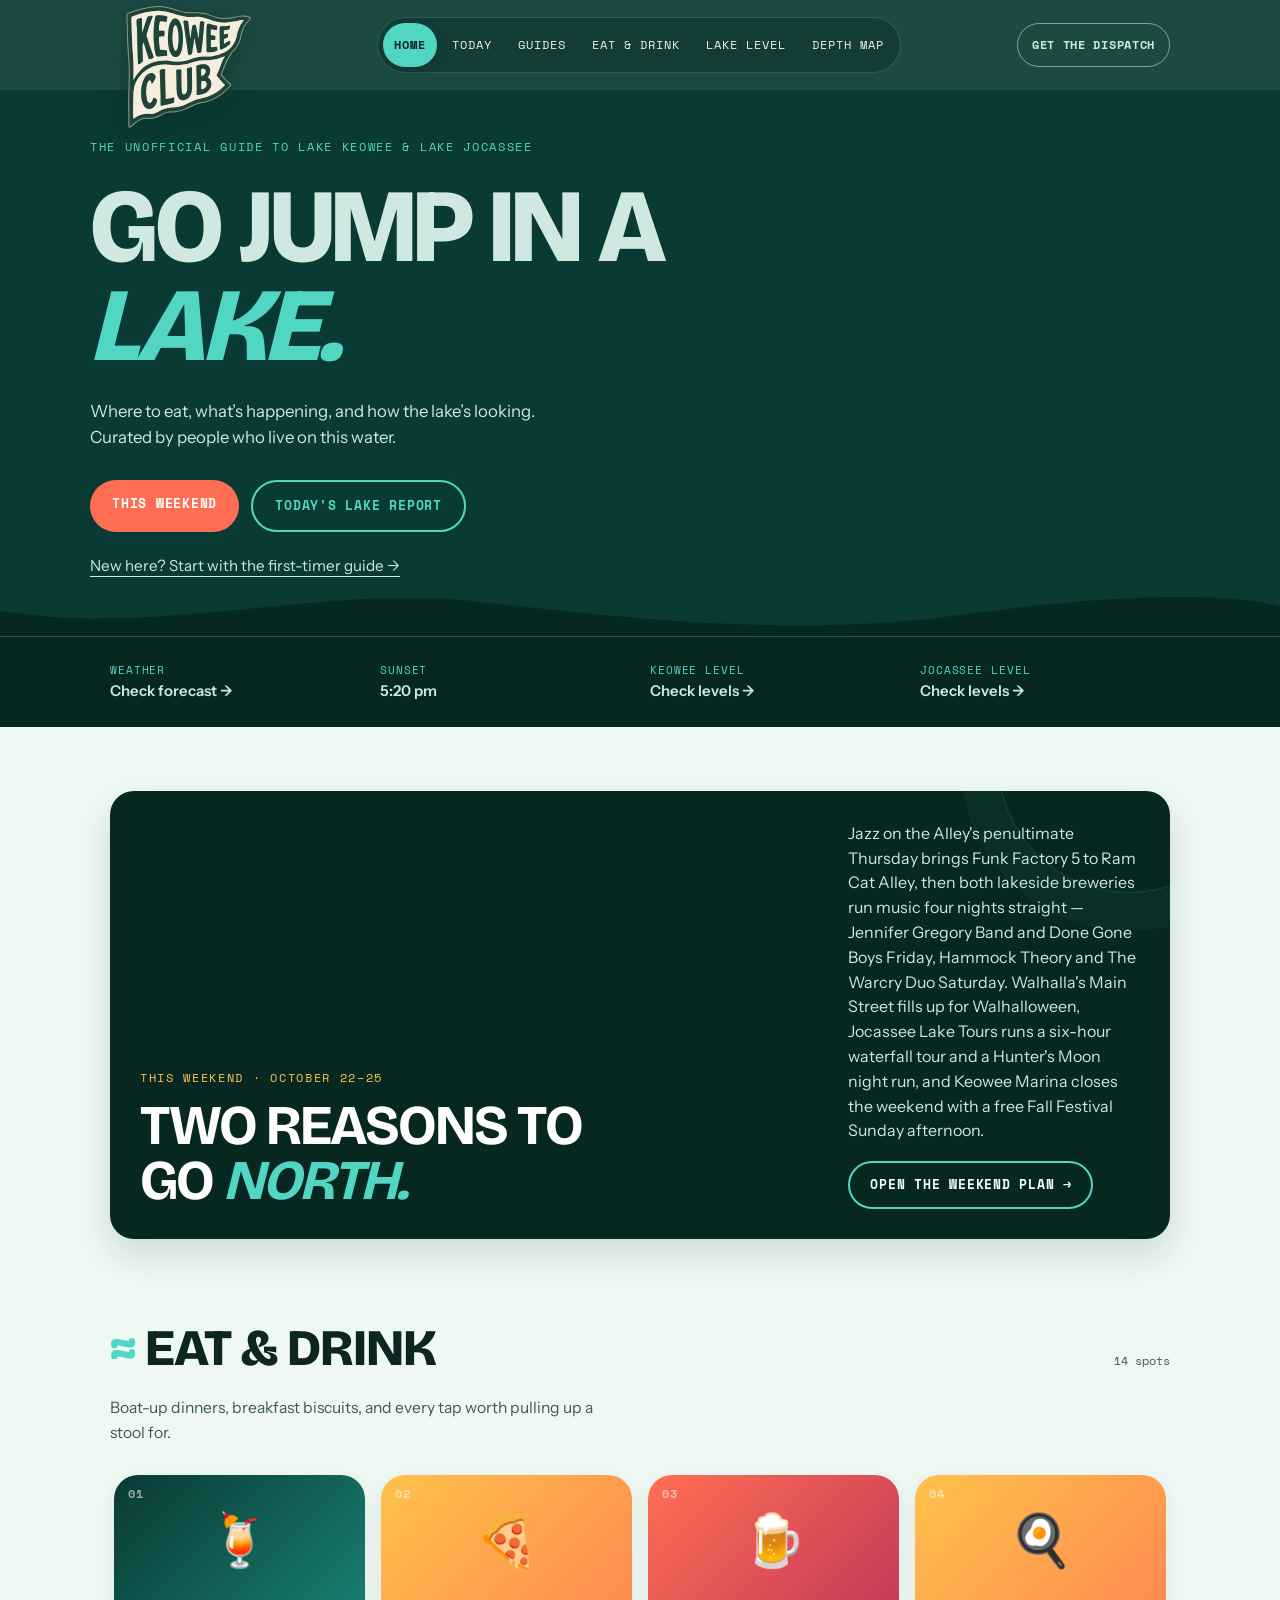
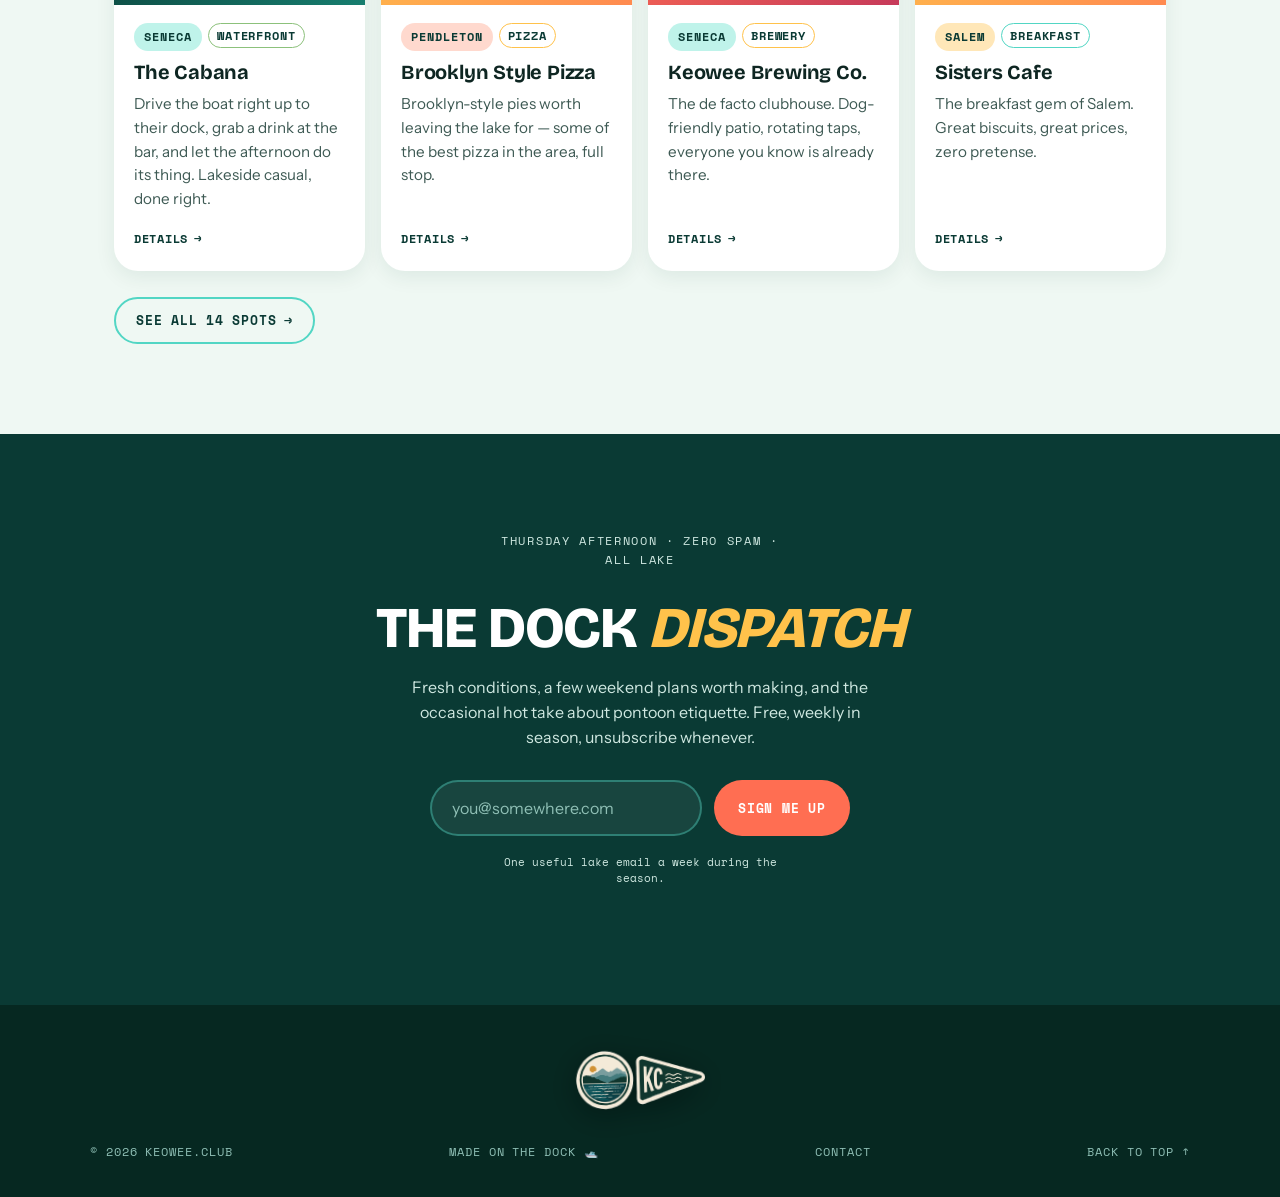
==== commit bdece4f0: "Weekend edition: October 22-25 Co-Authored-By: Claude Sonnet 5 <noreply@anthropic.com> Claude-Sessio" ====
--- a/index.html
+++ b/index.html
@@ -320,11 +320,11 @@
 <section class="weekend-tease" aria-labelledby="weekend-tease-title">
   <div class="weekend-tease-inner">
     <div>
-      <p class="eyebrow">This weekend · October 15–18</p>
+      <p class="eyebrow">This weekend · October 22–25</p>
       <h2 id="weekend-tease-title">Two reasons to go <em>north.</em></h2>
     </div>
     <div>
-      <p>Jazz on the Alley&#x27;s penultimate Thursday brings The Odyssey Band to Ram Cat Alley, then Walhalla&#x27;s Oktoberfest takes over Sertoma Field for three full days — German food, carnival rides, and fireworks. Chattooga Belle Farm runs its first-ever Fall Harvest Festival Saturday morning, and Jocassee Valley Brewing has a full four-day run: a trail talk, two live sets, and an amber ale release.</p>
+      <p>Jazz on the Alley&#x27;s penultimate Thursday brings Funk Factory 5 to Ram Cat Alley, then both lakeside breweries run music four nights straight — Jennifer Gregory Band and Done Gone Boys Friday, Hammock Theory and The Warcry Duo Saturday. Walhalla&#x27;s Main Street fills up for Walhalloween, Jocassee Lake Tours runs a six-hour waterfall tour and a Hunter&#x27;s Moon night run, and Keowee Marina closes the weekend with a free Fall Festival Sunday afternoon.</p>
       <a class="see-all" href="/weekend/">Open the weekend plan <i>→</i></a>
     </div>
   </div>
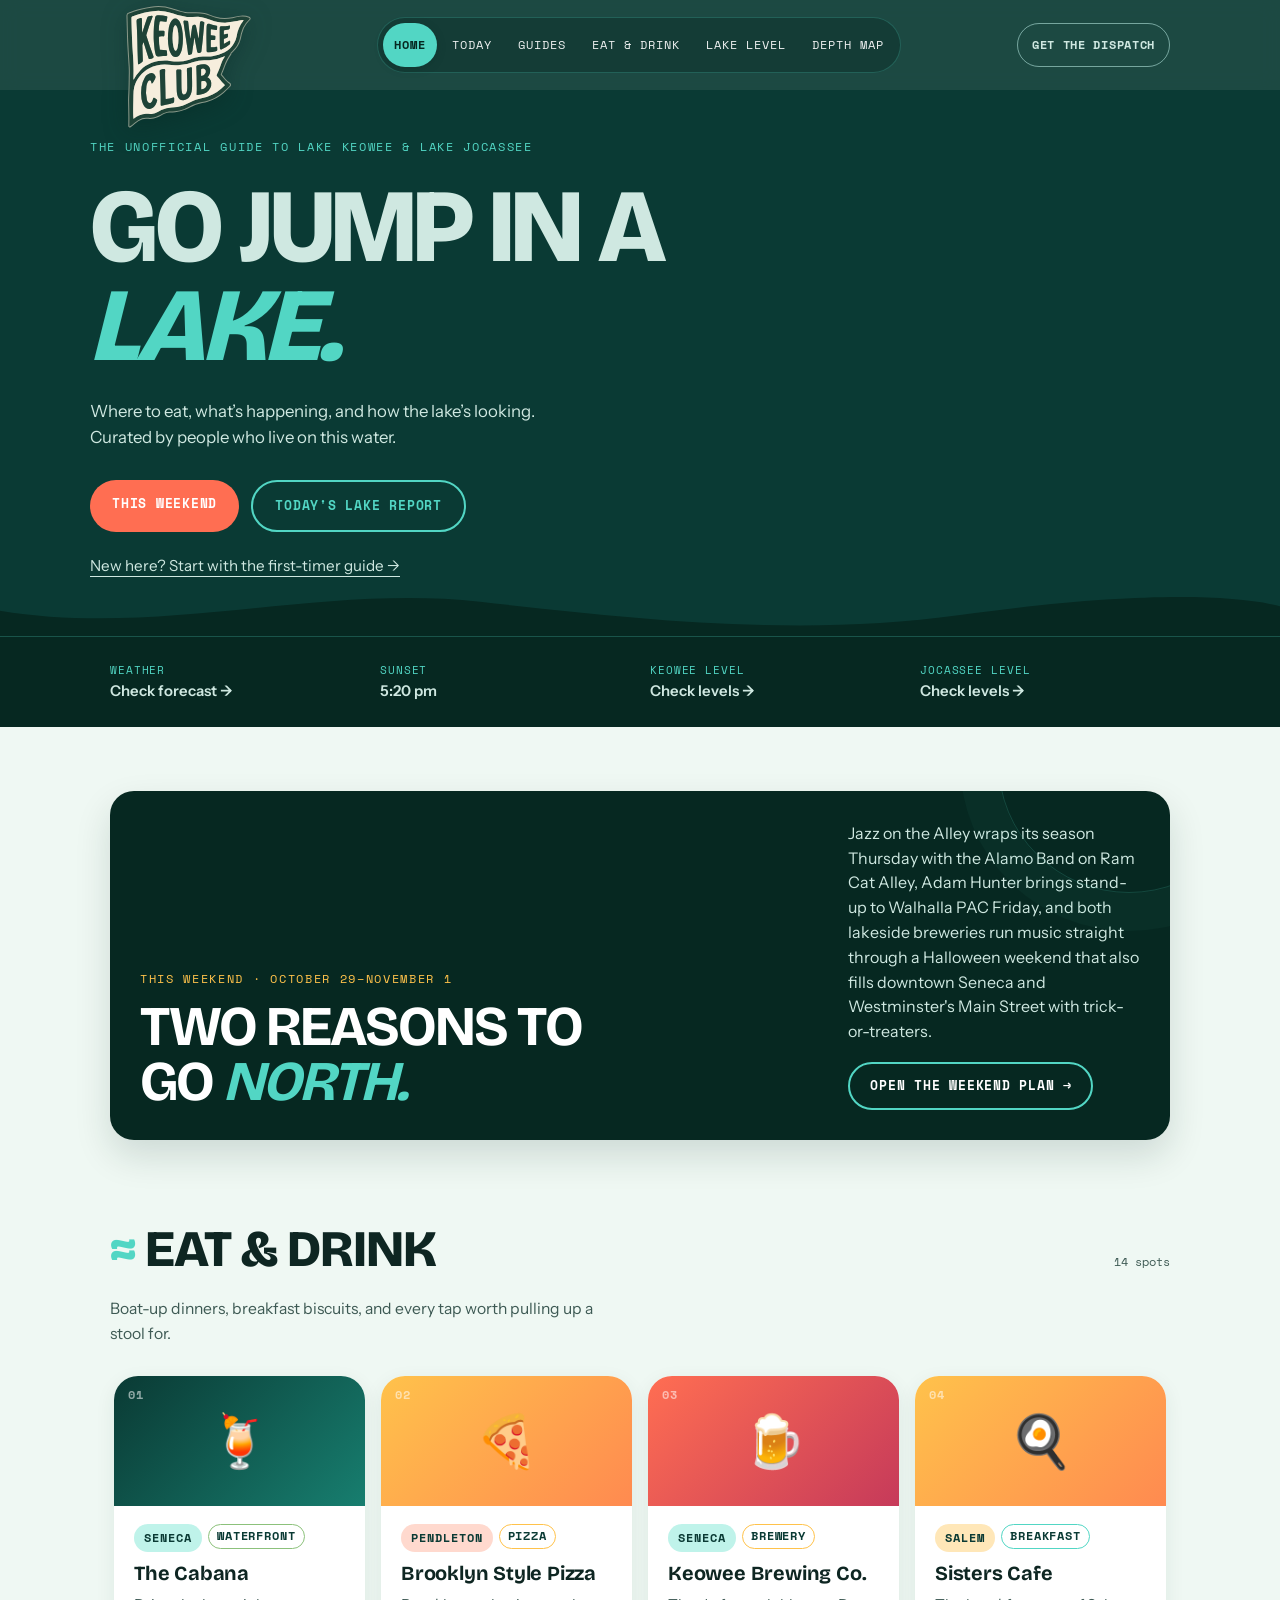
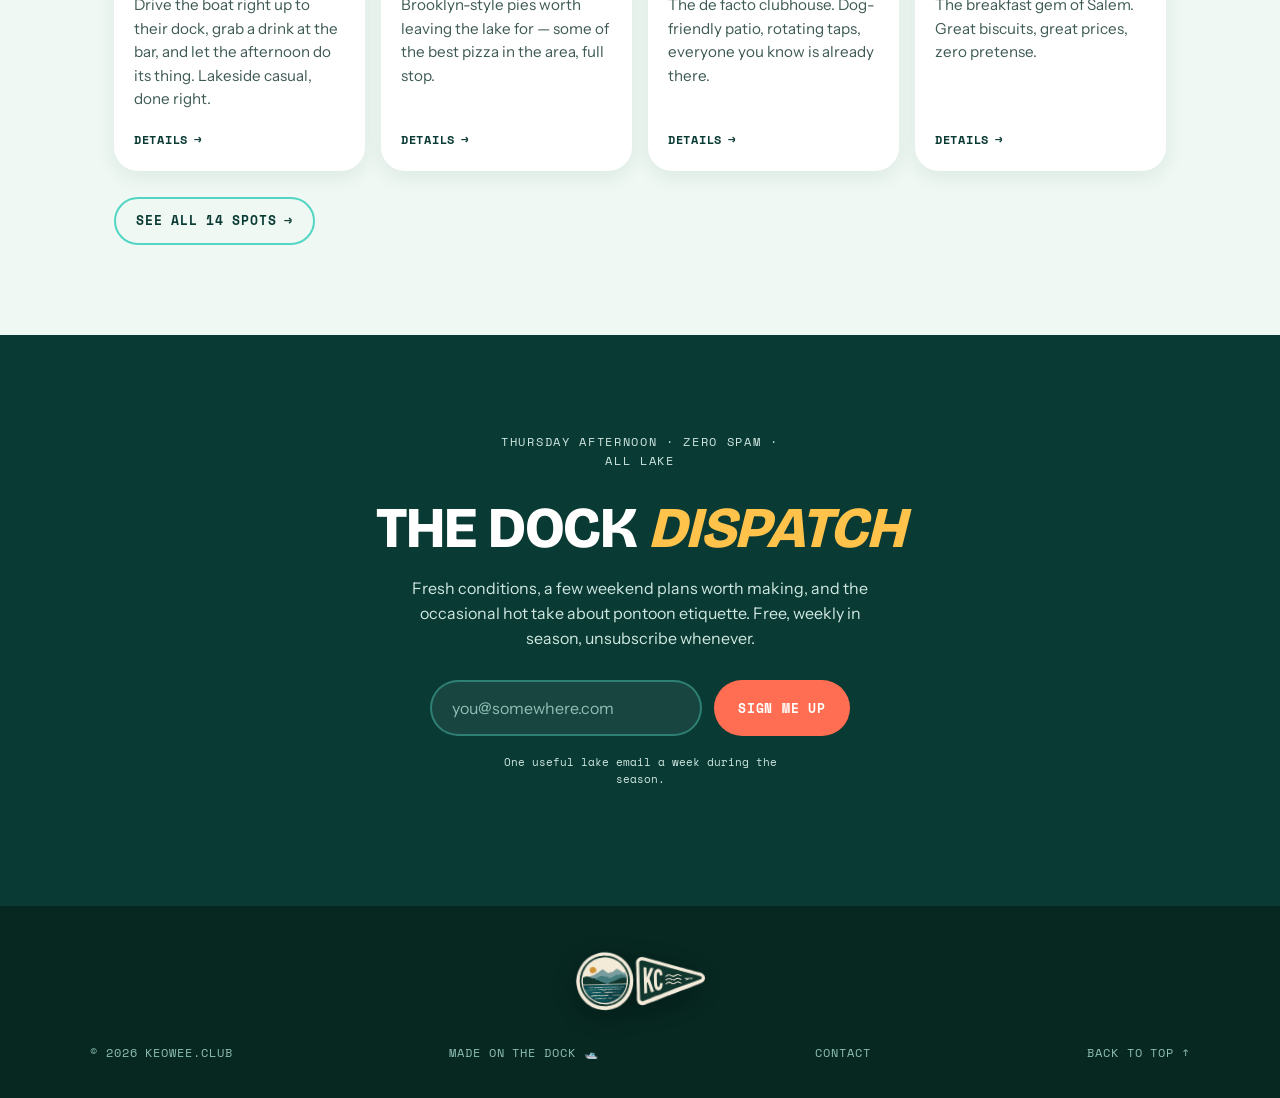
==== commit d02ab5e0: "Weekend edition: October 29–November 1 Jazz on the Alley's season finale, Adam Hunter at Walhalla PA" ====
--- a/index.html
+++ b/index.html
@@ -320,11 +320,11 @@
 <section class="weekend-tease" aria-labelledby="weekend-tease-title">
   <div class="weekend-tease-inner">
     <div>
-      <p class="eyebrow">This weekend · October 22–25</p>
+      <p class="eyebrow">This weekend · October 29–November 1</p>
       <h2 id="weekend-tease-title">Two reasons to go <em>north.</em></h2>
     </div>
     <div>
-      <p>Jazz on the Alley&#x27;s penultimate Thursday brings Funk Factory 5 to Ram Cat Alley, then both lakeside breweries run music four nights straight — Jennifer Gregory Band and Done Gone Boys Friday, Hammock Theory and The Warcry Duo Saturday. Walhalla&#x27;s Main Street fills up for Walhalloween, Jocassee Lake Tours runs a six-hour waterfall tour and a Hunter&#x27;s Moon night run, and Keowee Marina closes the weekend with a free Fall Festival Sunday afternoon.</p>
+      <p>Jazz on the Alley wraps its season Thursday with the Alamo Band on Ram Cat Alley, Adam Hunter brings stand-up to Walhalla PAC Friday, and both lakeside breweries run music straight through a Halloween weekend that also fills downtown Seneca and Westminster&#x27;s Main Street with trick-or-treaters.</p>
       <a class="see-all" href="/weekend/">Open the weekend plan <i>→</i></a>
     </div>
   </div>
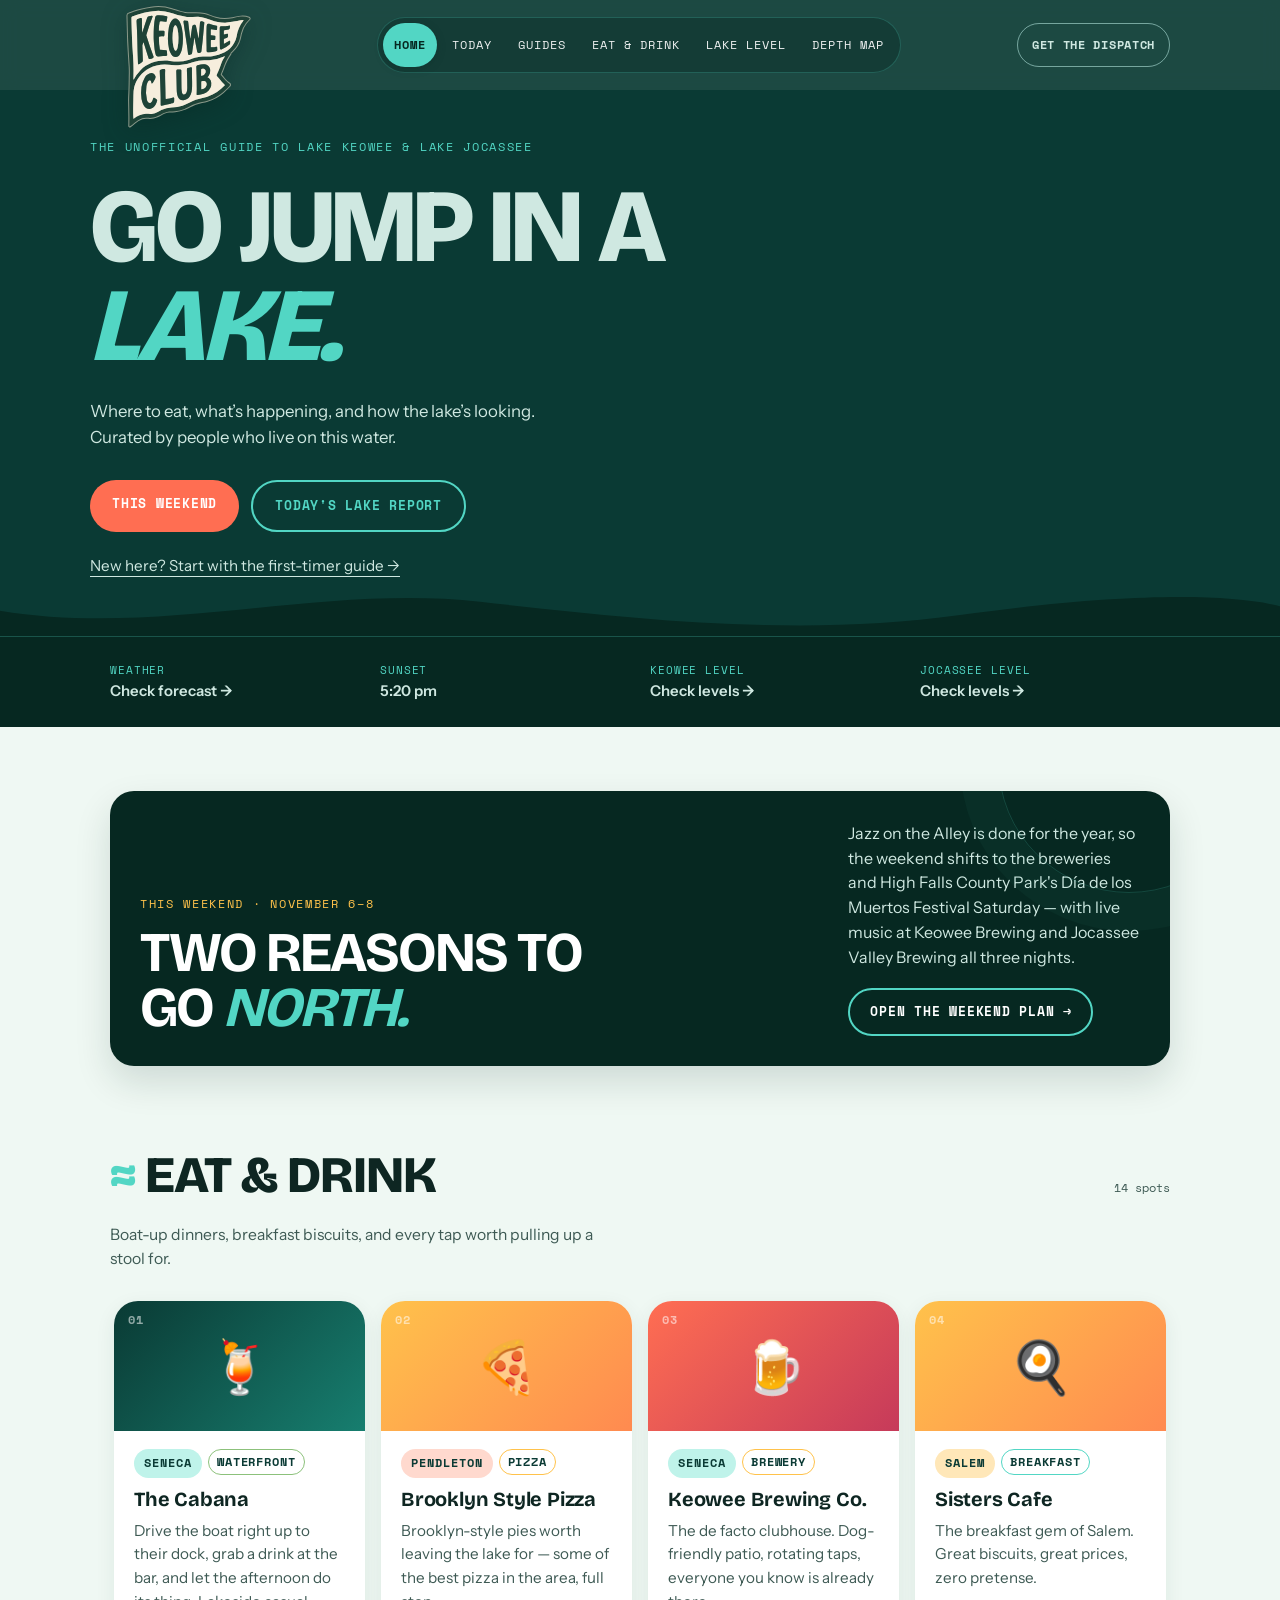
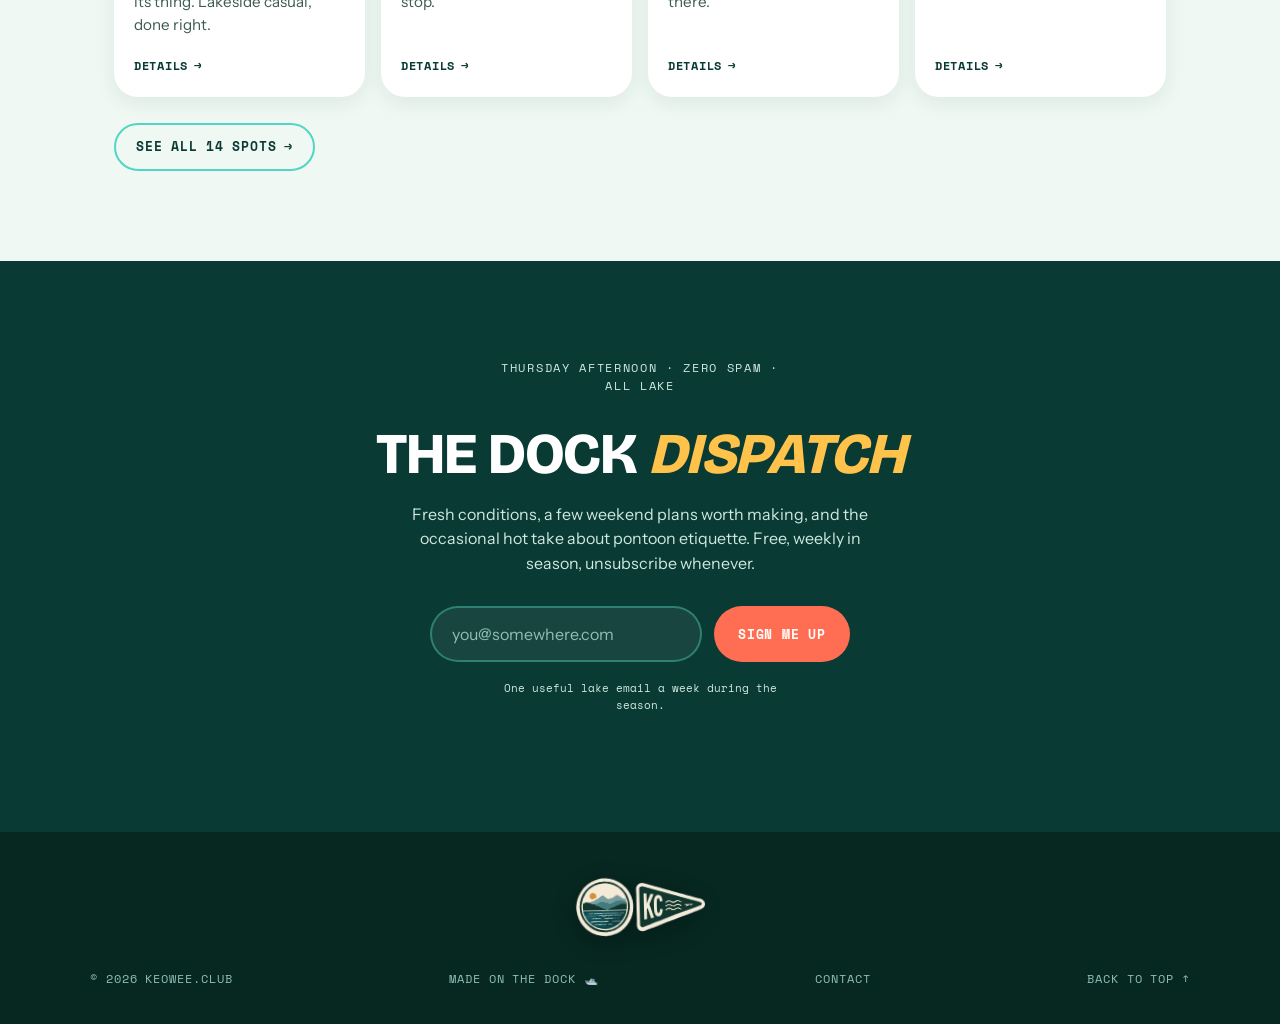
==== commit 7765d619: "Weekend edition: November 6-8 Jazz on the Alley is out of season, so the window shifts to Friday. Dí" ====
--- a/index.html
+++ b/index.html
@@ -320,11 +320,11 @@
 <section class="weekend-tease" aria-labelledby="weekend-tease-title">
   <div class="weekend-tease-inner">
     <div>
-      <p class="eyebrow">This weekend · October 29–November 1</p>
+      <p class="eyebrow">This weekend · November 6–8</p>
       <h2 id="weekend-tease-title">Two reasons to go <em>north.</em></h2>
     </div>
     <div>
-      <p>Jazz on the Alley wraps its season Thursday with the Alamo Band on Ram Cat Alley, Adam Hunter brings stand-up to Walhalla PAC Friday, and both lakeside breweries run music straight through a Halloween weekend that also fills downtown Seneca and Westminster&#x27;s Main Street with trick-or-treaters.</p>
+      <p>Jazz on the Alley is done for the year, so the weekend shifts to the breweries and High Falls County Park&#x27;s Día de los Muertos Festival Saturday — with live music at Keowee Brewing and Jocassee Valley Brewing all three nights.</p>
       <a class="see-all" href="/weekend/">Open the weekend plan <i>→</i></a>
     </div>
   </div>
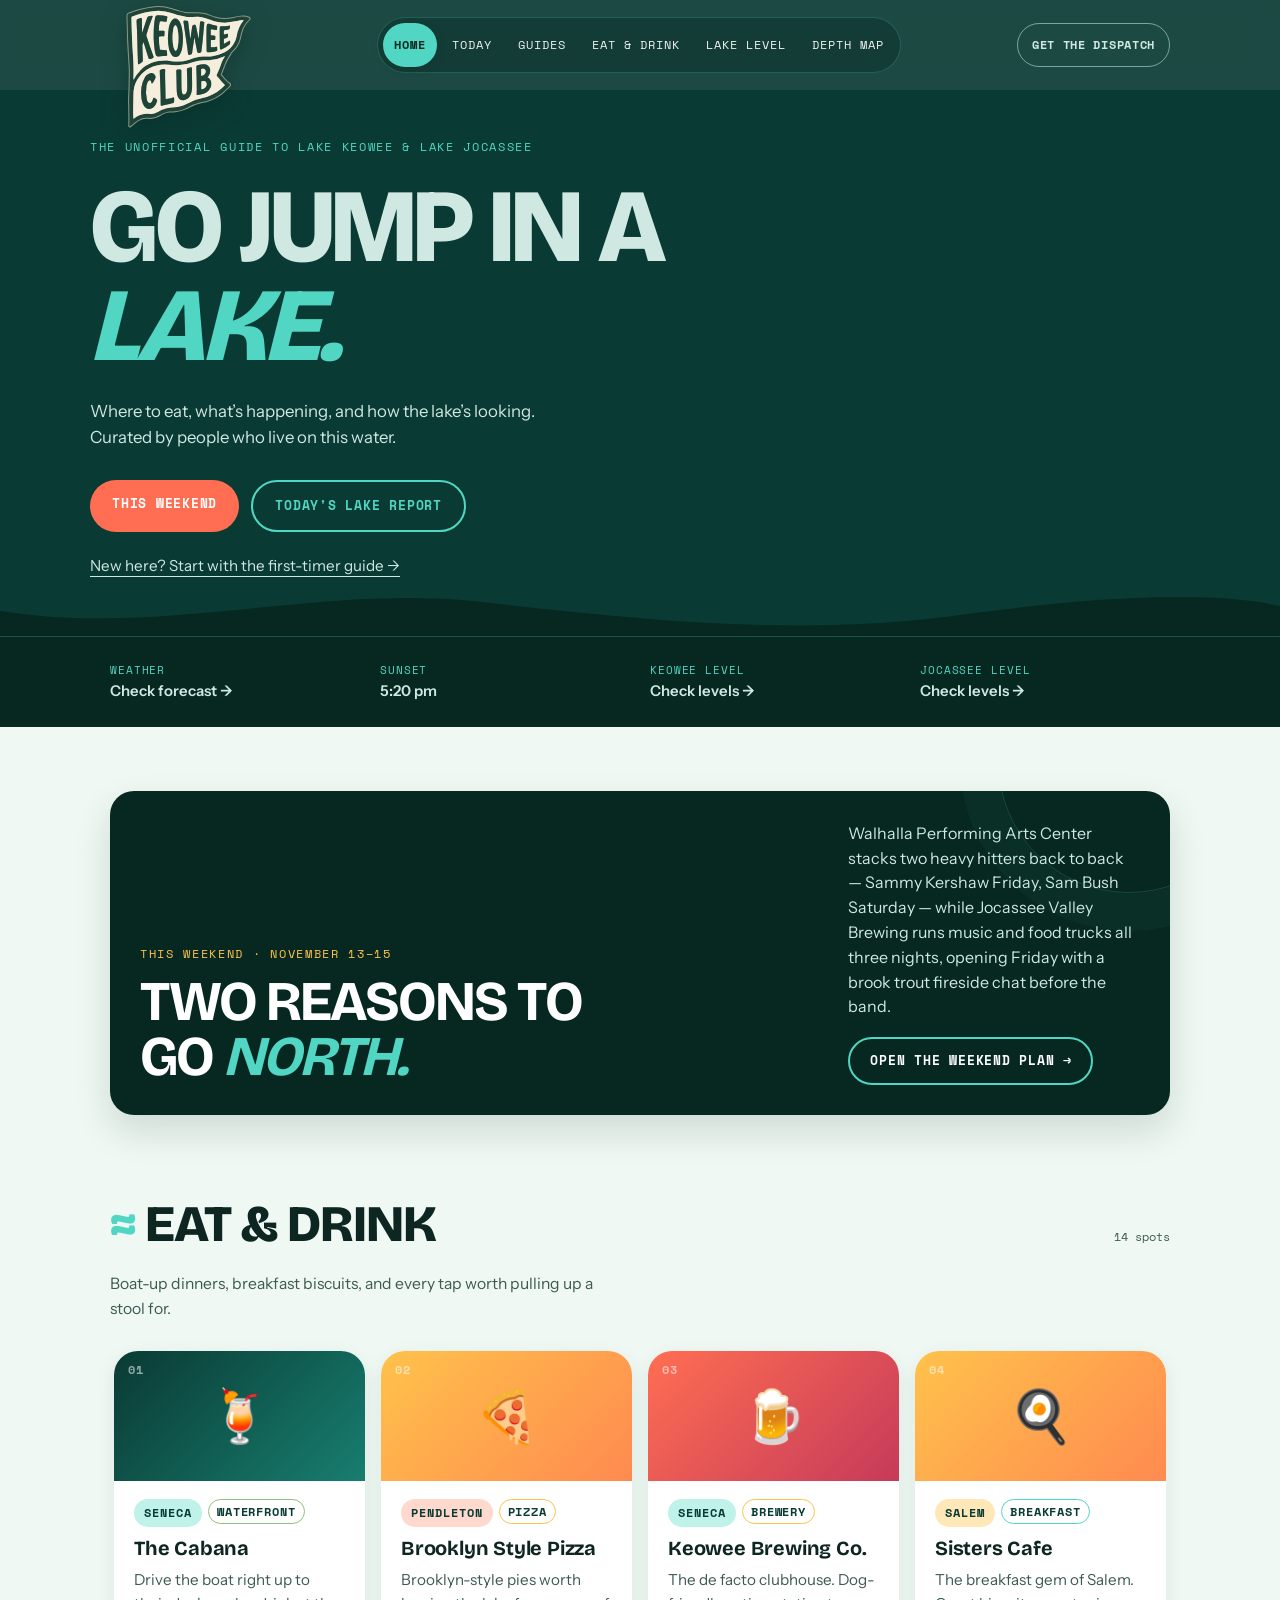
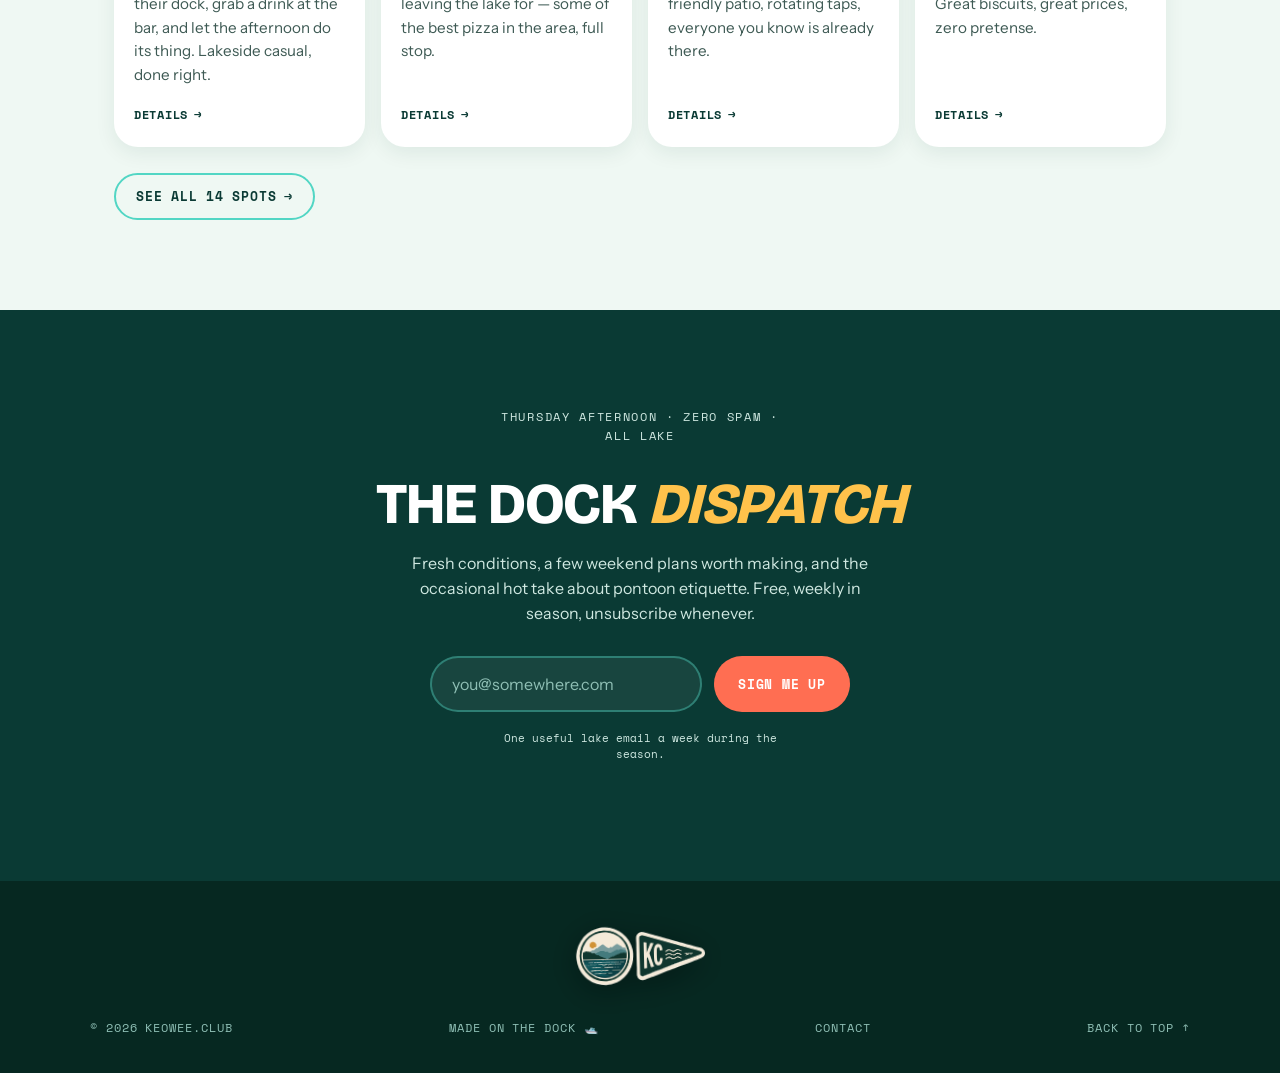
==== commit 8b97453d: "Weekend edition: November 13-15 Sammy Kershaw and Sam Bush at WPAC Fri/Sat, Jocassee Valley Brewing'" ====
--- a/index.html
+++ b/index.html
@@ -320,11 +320,11 @@
 <section class="weekend-tease" aria-labelledby="weekend-tease-title">
   <div class="weekend-tease-inner">
     <div>
-      <p class="eyebrow">This weekend · November 6–8</p>
+      <p class="eyebrow">This weekend · November 13–15</p>
       <h2 id="weekend-tease-title">Two reasons to go <em>north.</em></h2>
     </div>
     <div>
-      <p>Jazz on the Alley is done for the year, so the weekend shifts to the breweries and High Falls County Park&#x27;s Día de los Muertos Festival Saturday — with live music at Keowee Brewing and Jocassee Valley Brewing all three nights.</p>
+      <p>Walhalla Performing Arts Center stacks two heavy hitters back to back — Sammy Kershaw Friday, Sam Bush Saturday — while Jocassee Valley Brewing runs music and food trucks all three nights, opening Friday with a brook trout fireside chat before the band.</p>
       <a class="see-all" href="/weekend/">Open the weekend plan <i>→</i></a>
     </div>
   </div>
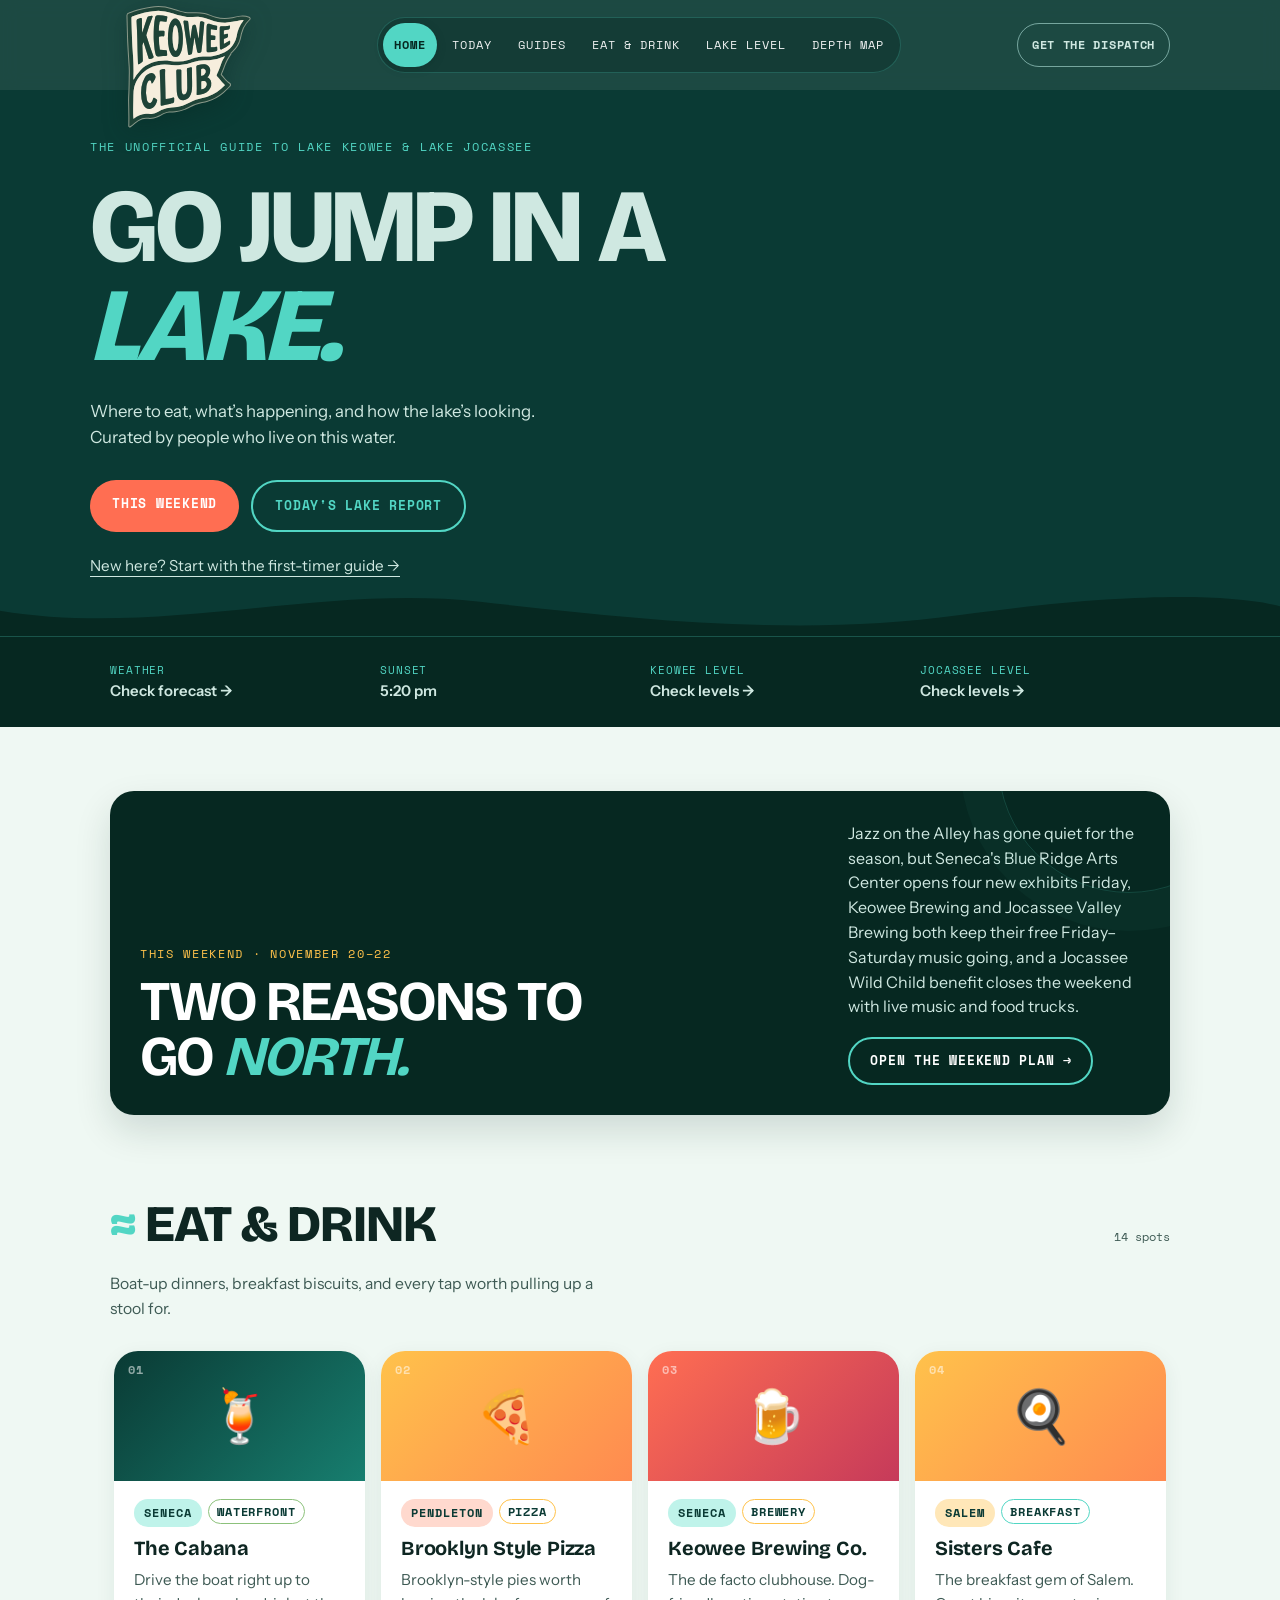
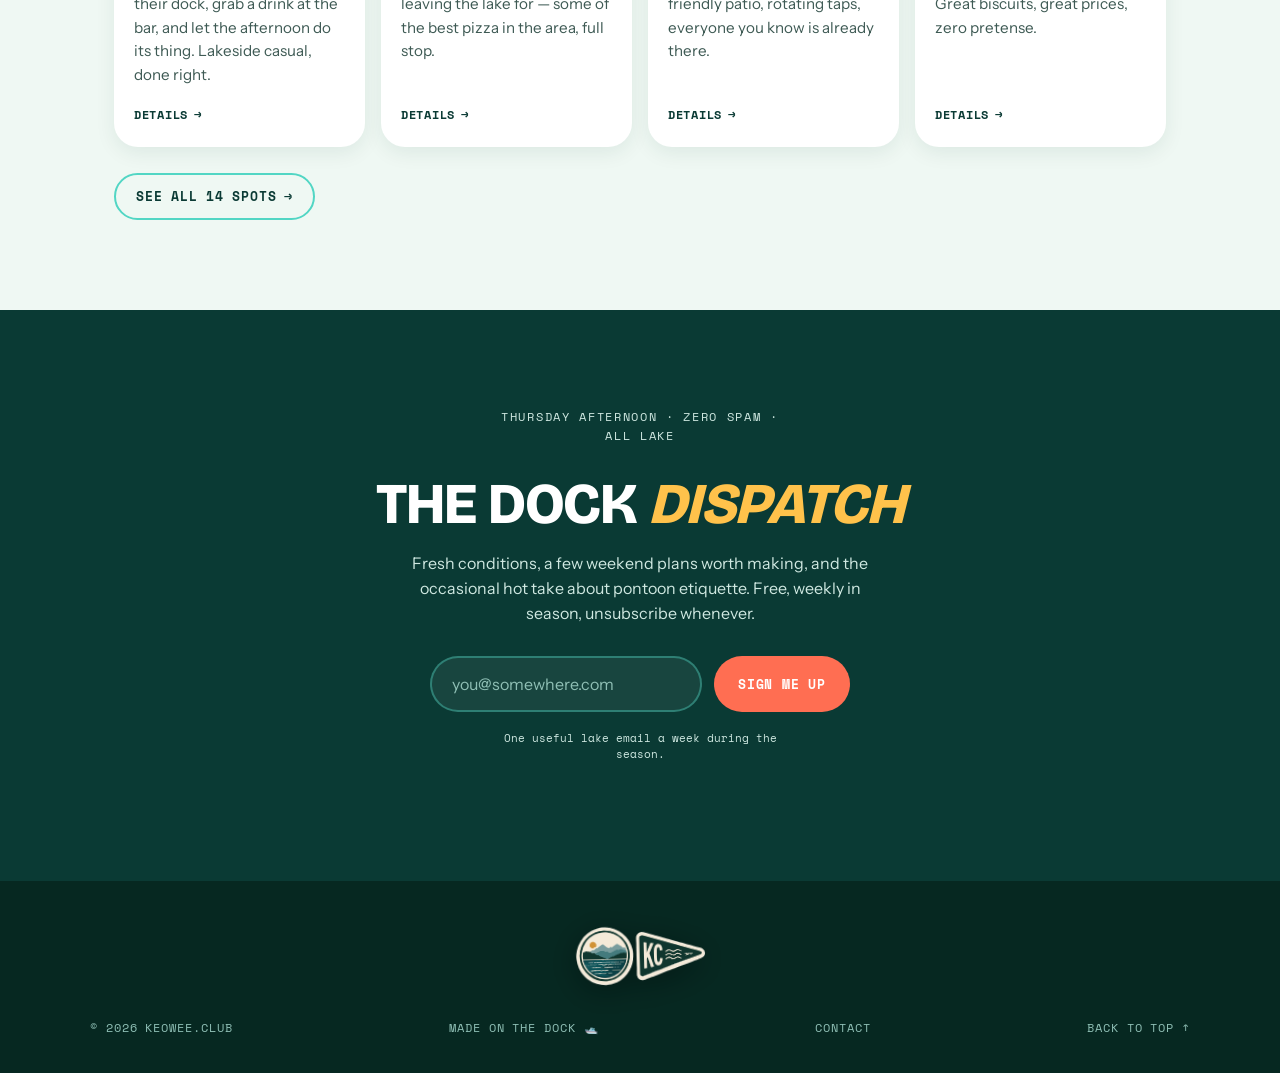
==== commit 70be5f40: "Weekend edition: November 20-22 Blue Ridge Arts Center's four-exhibit opening reception in Seneca, r" ====
--- a/index.html
+++ b/index.html
@@ -320,11 +320,11 @@
 <section class="weekend-tease" aria-labelledby="weekend-tease-title">
   <div class="weekend-tease-inner">
     <div>
-      <p class="eyebrow">This weekend · November 13–15</p>
+      <p class="eyebrow">This weekend · November 20–22</p>
       <h2 id="weekend-tease-title">Two reasons to go <em>north.</em></h2>
     </div>
     <div>
-      <p>Walhalla Performing Arts Center stacks two heavy hitters back to back — Sammy Kershaw Friday, Sam Bush Saturday — while Jocassee Valley Brewing runs music and food trucks all three nights, opening Friday with a brook trout fireside chat before the band.</p>
+      <p>Jazz on the Alley has gone quiet for the season, but Seneca&#x27;s Blue Ridge Arts Center opens four new exhibits Friday, Keowee Brewing and Jocassee Valley Brewing both keep their free Friday–Saturday music going, and a Jocassee Wild Child benefit closes the weekend with live music and food trucks.</p>
       <a class="see-all" href="/weekend/">Open the weekend plan <i>→</i></a>
     </div>
   </div>
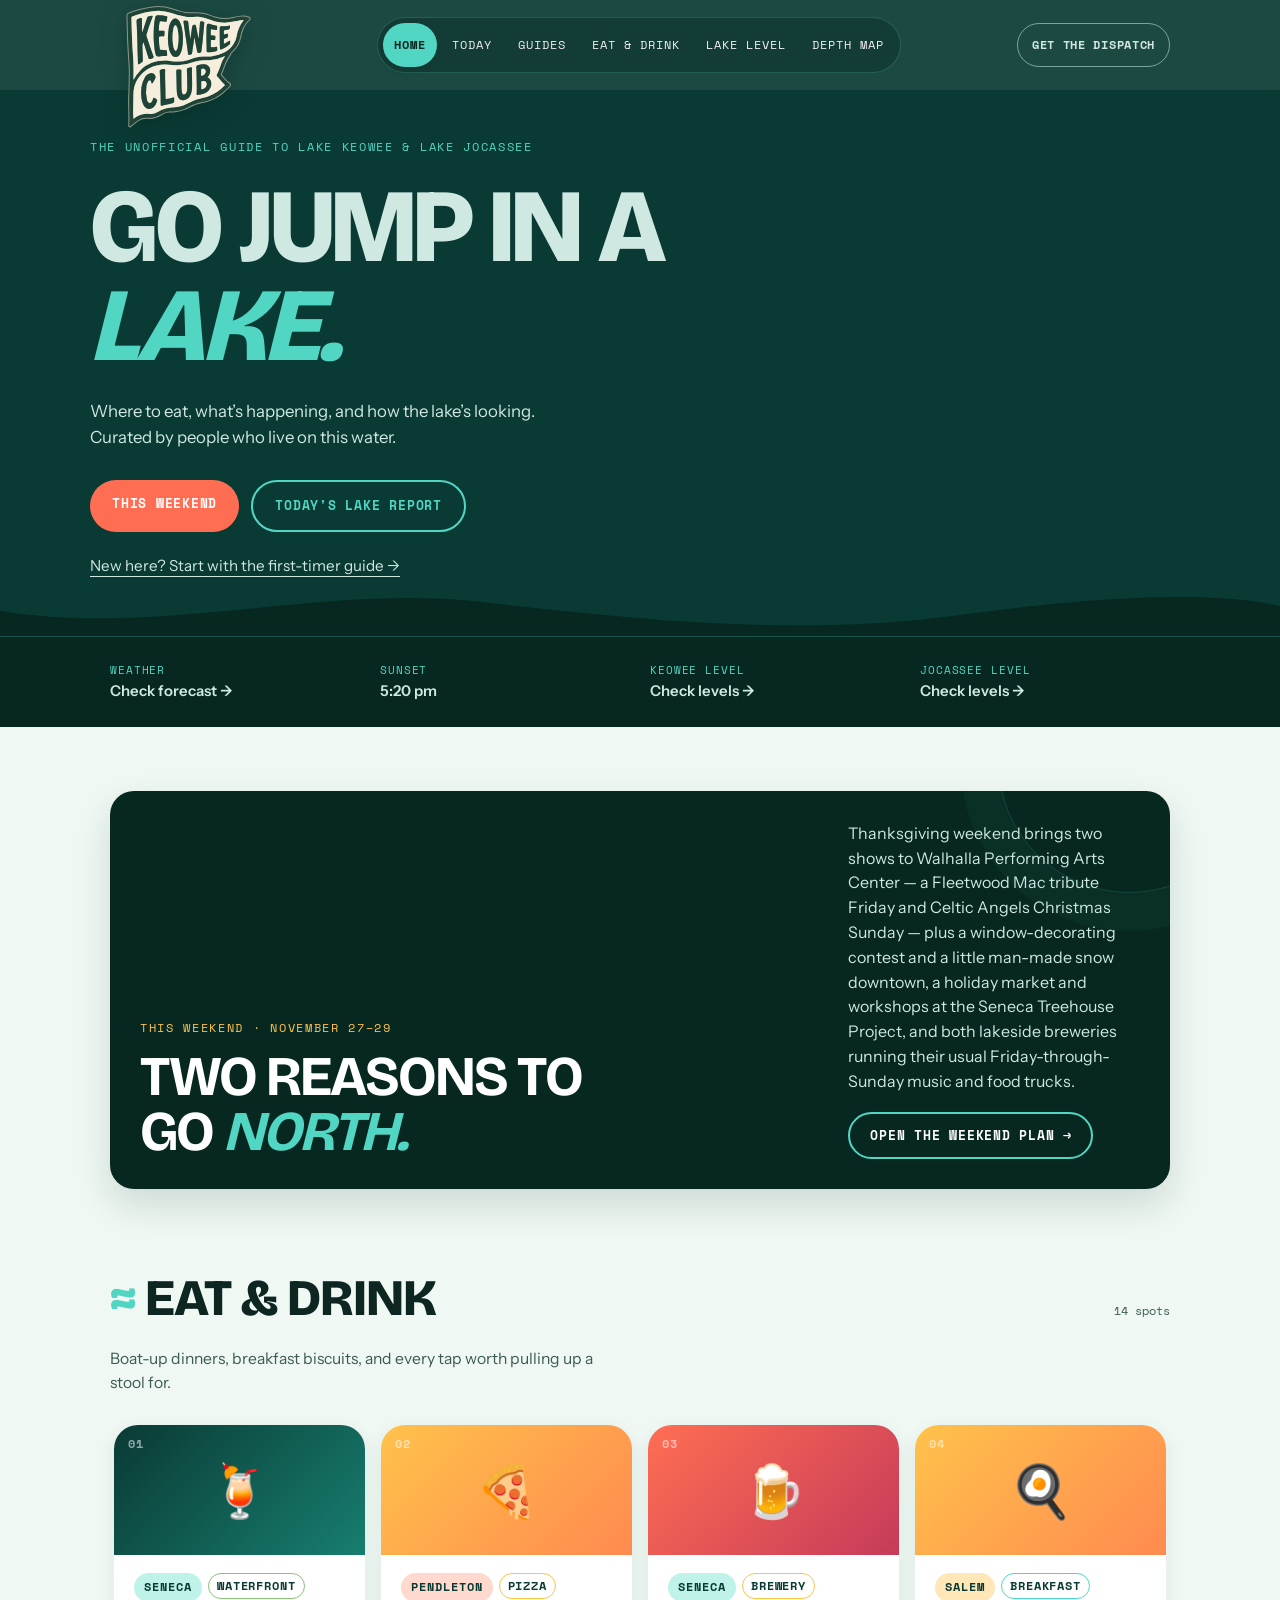
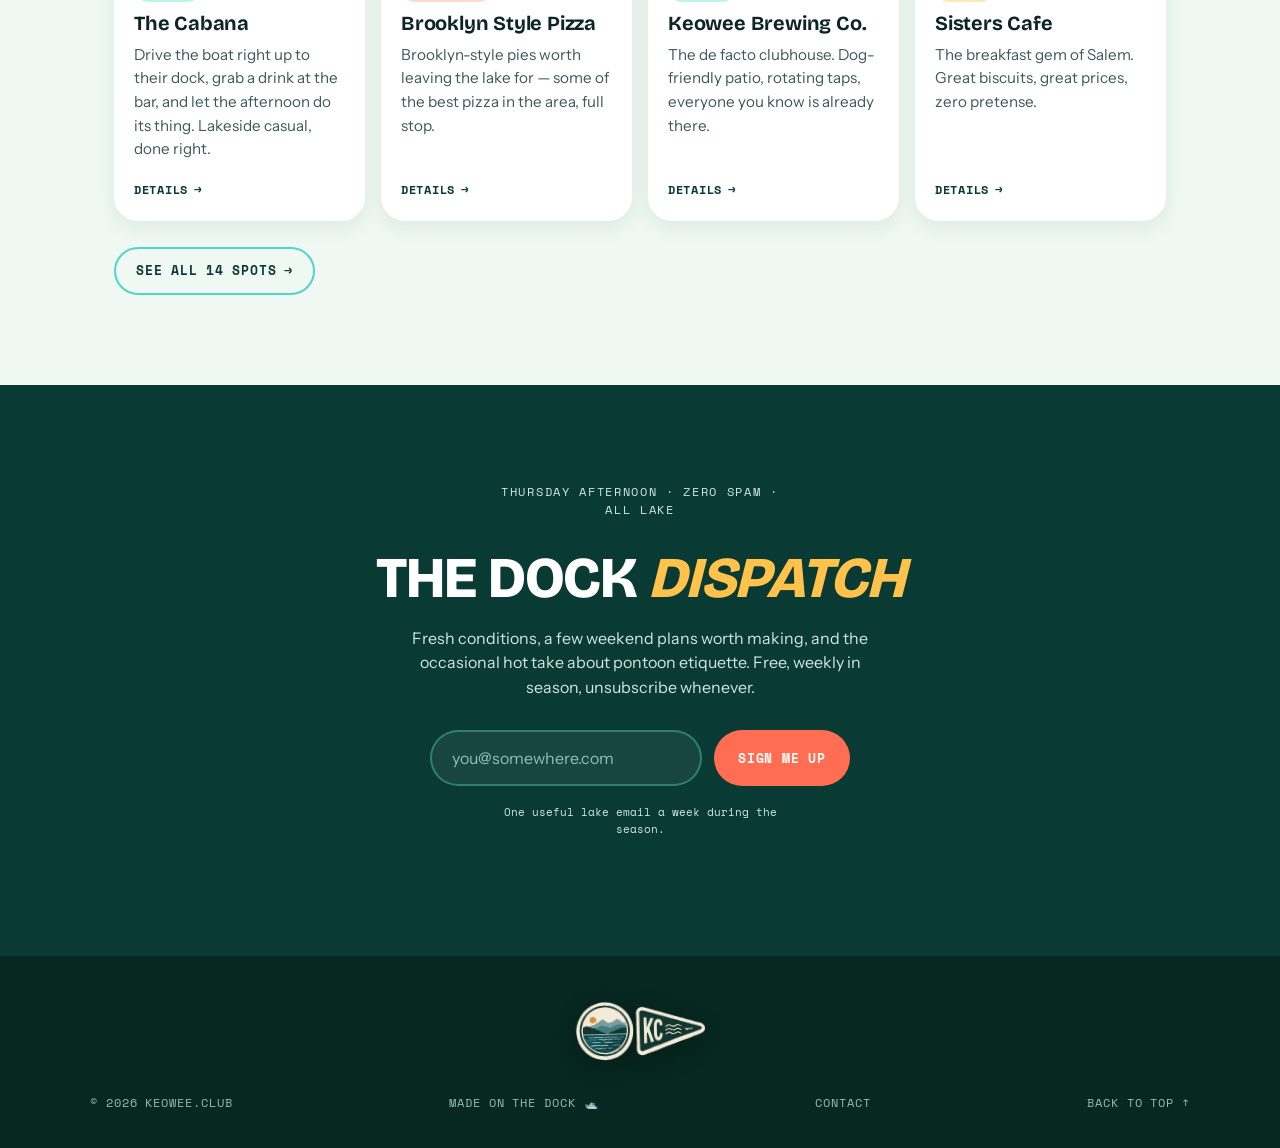
==== commit 7414440f: "Weekend edition: November 27-29 Co-Authored-By: Claude Sonnet 5 <noreply@anthropic.com> Claude-Sessi" ====
--- a/index.html
+++ b/index.html
@@ -320,11 +320,11 @@
 <section class="weekend-tease" aria-labelledby="weekend-tease-title">
   <div class="weekend-tease-inner">
     <div>
-      <p class="eyebrow">This weekend · November 20–22</p>
+      <p class="eyebrow">This weekend · November 27–29</p>
       <h2 id="weekend-tease-title">Two reasons to go <em>north.</em></h2>
     </div>
     <div>
-      <p>Jazz on the Alley has gone quiet for the season, but Seneca&#x27;s Blue Ridge Arts Center opens four new exhibits Friday, Keowee Brewing and Jocassee Valley Brewing both keep their free Friday–Saturday music going, and a Jocassee Wild Child benefit closes the weekend with live music and food trucks.</p>
+      <p>Thanksgiving weekend brings two shows to Walhalla Performing Arts Center — a Fleetwood Mac tribute Friday and Celtic Angels Christmas Sunday — plus a window-decorating contest and a little man-made snow downtown, a holiday market and workshops at the Seneca Treehouse Project, and both lakeside breweries running their usual Friday-through-Sunday music and food trucks.</p>
       <a class="see-all" href="/weekend/">Open the weekend plan <i>→</i></a>
     </div>
   </div>
